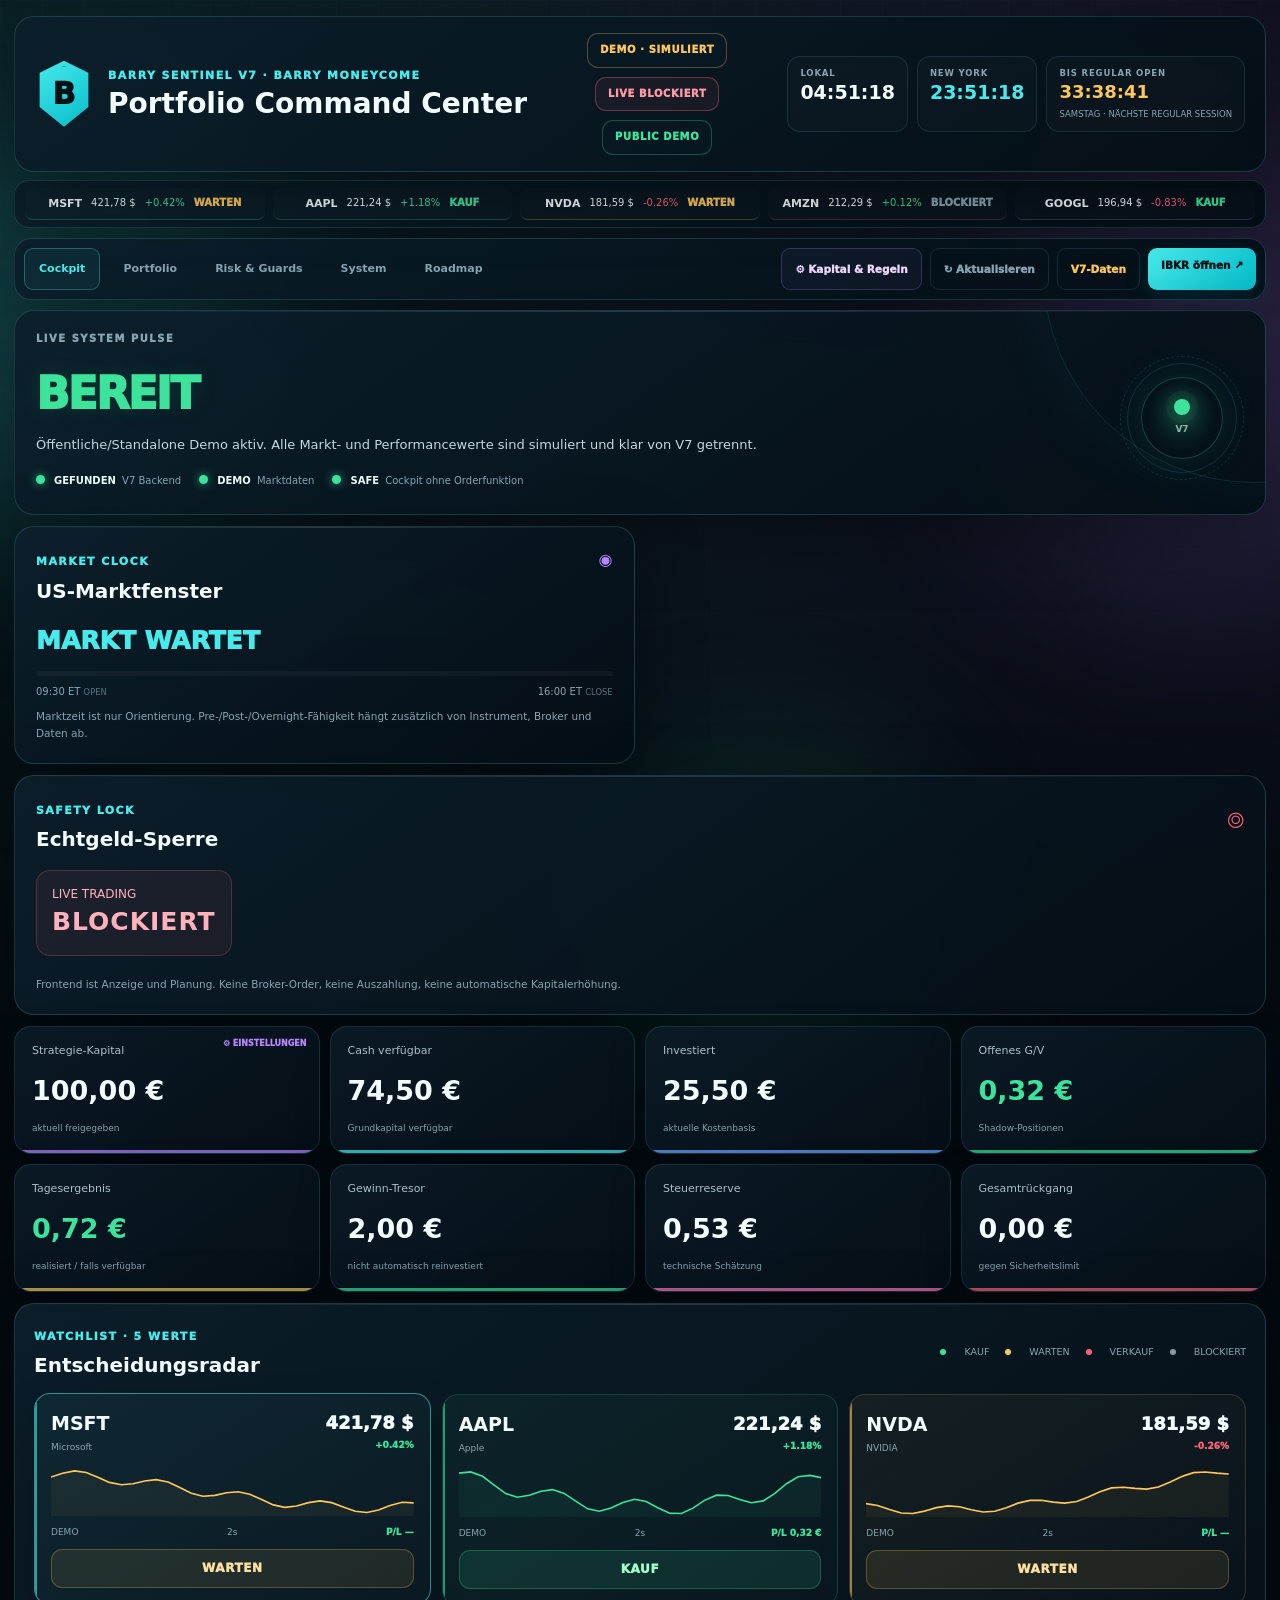
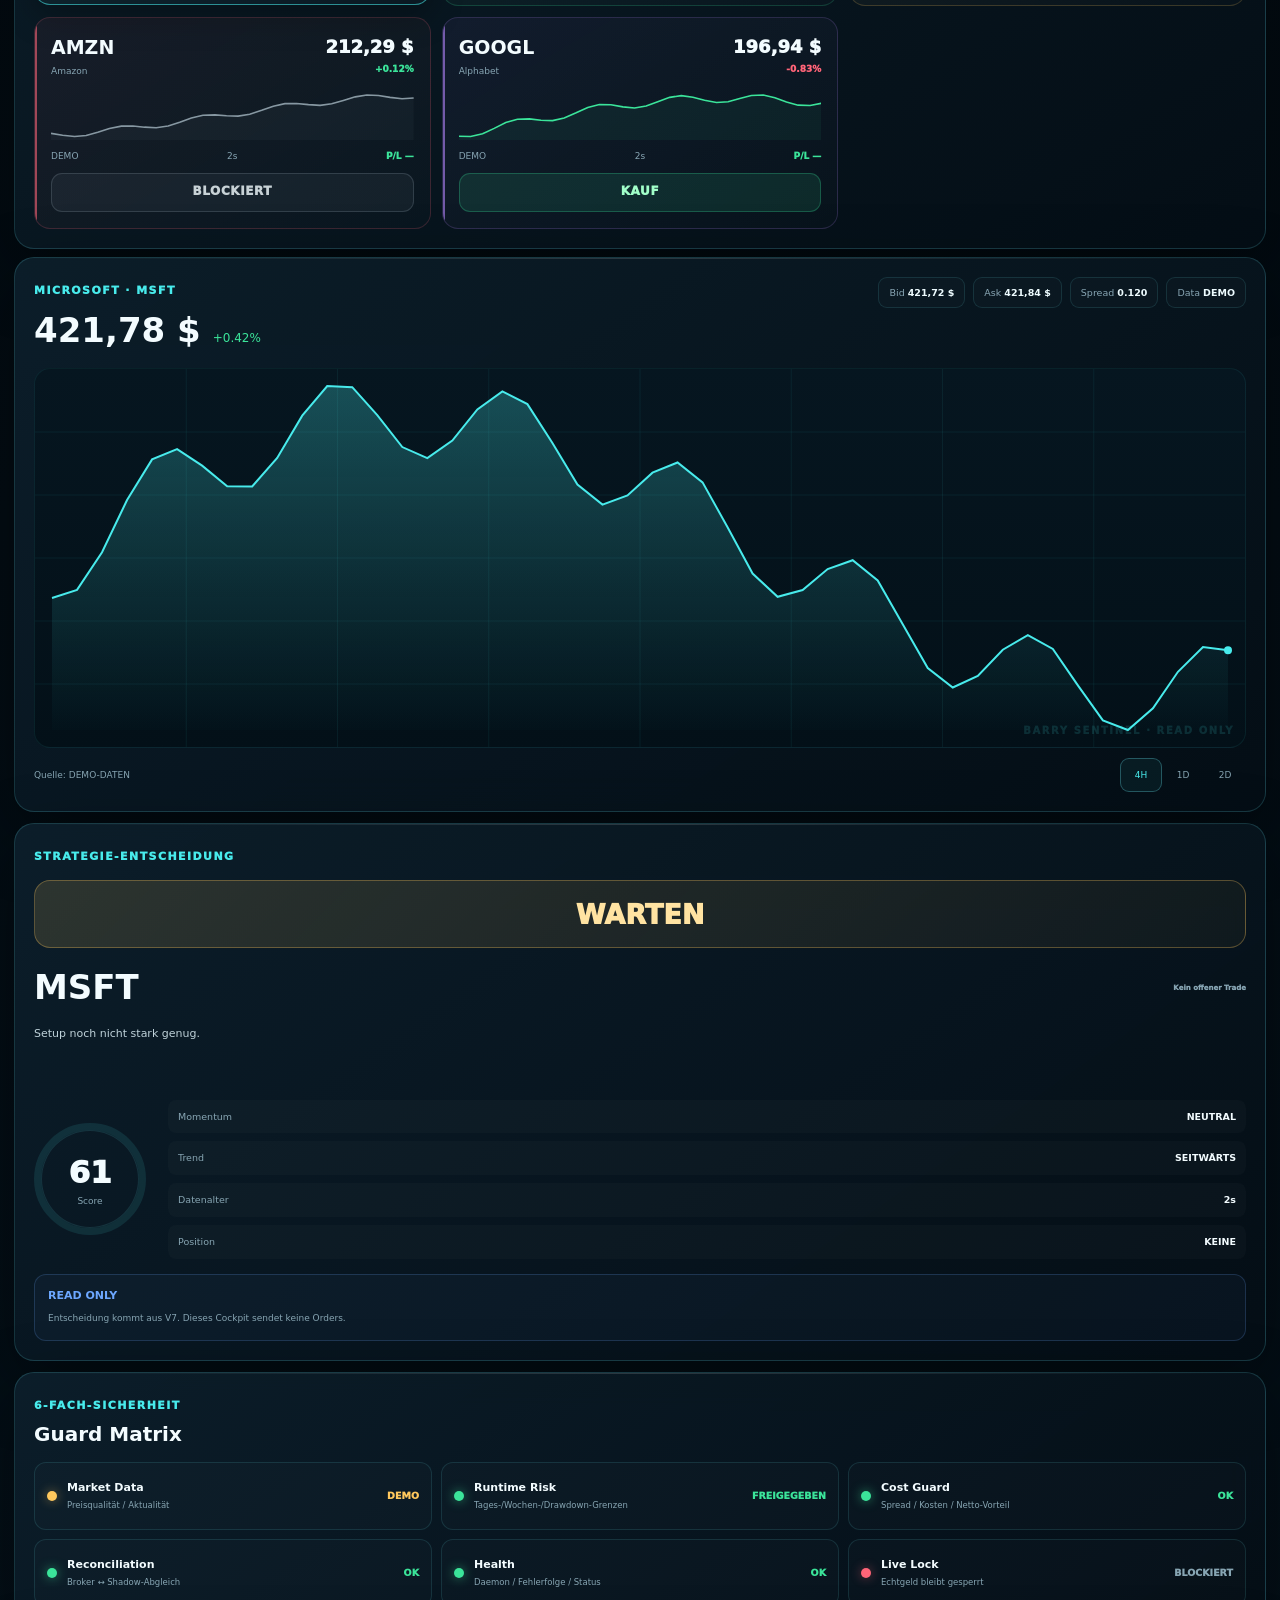
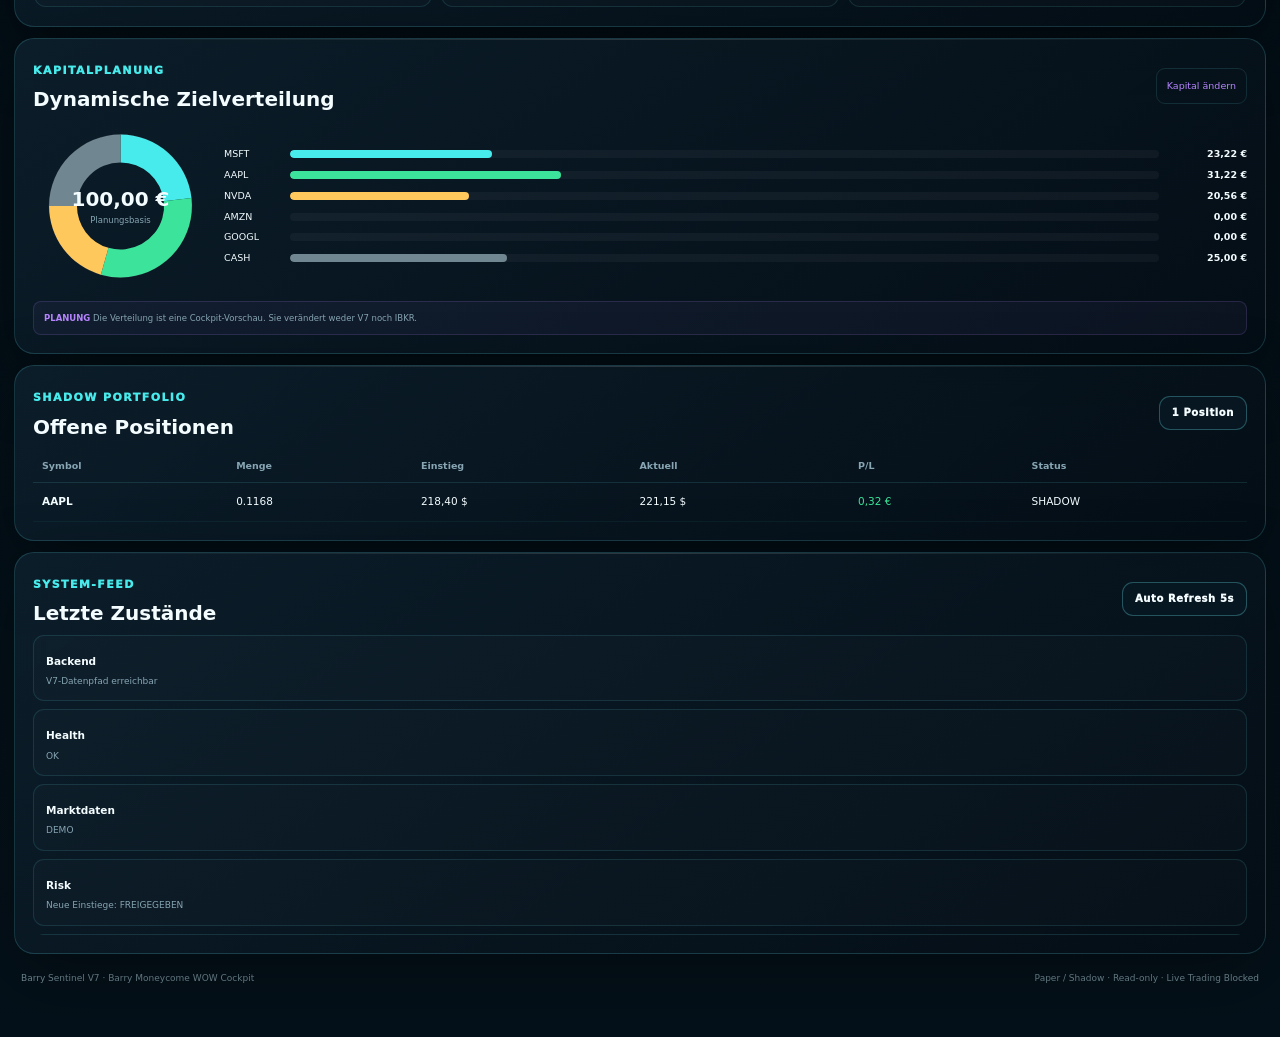
==== barry-moneycome/index.html @ 233dbeb6 "Add files via upload" ====
<!doctype html>
<html lang="de">
<head>
  <meta charset="utf-8">
  <meta name="viewport" content="width=device-width,initial-scale=1,viewport-fit=cover">
  <meta name="color-scheme" content="dark">
  <meta name="theme-color" content="#020a11">
  <title>Barry Sentinel V7 — Barry Moneycome Cockpit · Readable V3</title>
  <link rel="stylesheet" href="assets/app.css">
</head>
<body>
  <div class="bg-grid"></div>
  <div class="ambient a1"></div><div class="ambient a2"></div><div class="ambient a3"></div>

  <main class="shell">
    <header class="topbar glass">
      <div class="brand">
        <div class="mark"><span>B</span></div>
        <div>
          <div class="eyebrow">BARRY SENTINEL V7 · BARRY MONEYCOME</div>
          <h1>Portfolio Command Center</h1>
        </div>
      </div>

      <div class="mode-stack">
        <span class="pill cyan" id="modePill">PAPER / SHADOW</span>
        <span class="pill red">LIVE BLOCKIERT</span>
        <span class="pill" id="backendPill">Backend wird geprüft…</span>
      </div>

      <div class="clock-deck">
        <div class="clock-block"><small>LOKAL</small><b id="localClock">--:--:--</b></div>
        <div class="clock-block ny"><small>NEW YORK</small><b id="nyClock">--:--:--</b></div>
        <div class="session-block"><small id="sessionLabel">US SESSION</small><b id="sessionCountdown">--:--:--</b><span id="sessionState">wird berechnet</span></div>
      </div>
    </header>

    <div class="ticker glass" id="tickerStrip"></div>

    <nav class="nav glass" aria-label="Cockpit Navigation">
      <button class="nav-btn active" data-page="cockpit">Cockpit</button>
      <button class="nav-btn" data-page="portfolio">Portfolio</button>
      <button class="nav-btn" data-page="risk">Risk & Guards</button>
      <button class="nav-btn" data-page="system">System</button>
      <button class="nav-btn" data-page="roadmap">Roadmap</button>
      <div class="nav-spacer"></div>
      <button class="btn settings" id="settingsTop">⚙ Kapital & Regeln</button>
      <button class="btn ghost" id="refreshBtn">↻ Aktualisieren</button>
      <button class="btn demo" id="demoBtn">Demo-Ansicht</button>
      <a class="btn ibkr" href="https://www.interactivebrokers.ie/sso/Login?deepLinkTo=/dashboard" target="_blank" rel="noopener">IBKR öffnen ↗</a>
    </nav>

    <section class="page active" id="page-cockpit">
      <section class="hero-grid">
        <article class="hero card accent-cyan">
          <div class="hero-kicker">LIVE SYSTEM PULSE</div>
          <div class="hero-main">
            <div>
              <div class="hero-state" id="heroState">INITIALISIERT</div>
              <div class="hero-copy" id="heroCopy">Barry Sentinel liest lokale V7-Daten ausschließlich im Read-only-Modus.</div>
              <div class="hero-badges">
                <span><i class="led" id="backendLed"></i><b id="connectionText">LOKAL</b> V7 Backend</span>
                <span><i class="led amber" id="marketLed"></i><b id="marketText">—</b> Marktdaten</span>
                <span><i class="led green"></i><b>SAFE</b> Cockpit ohne Orderfunktion</span>
              </div>
            </div>
            <div class="orb-wrap">
              <div class="orbit o1"></div><div class="orbit o2"></div>
              <div class="system-orb" id="systemOrb"><span></span><b>V7</b></div>
            </div>
          </div>
        </article>

        <article class="session-card card accent-purple">
          <div class="card-title-row"><div><span class="mini-label">MARKET CLOCK</span><h2>US-Marktfenster</h2></div><span class="pulse-icon">◉</span></div>
          <div class="session-big" id="sessionBig">—</div>
          <div class="session-progress"><i id="sessionProgress"></i></div>
          <div class="session-times"><span>09:30 ET <small>OPEN</small></span><span>16:00 ET <small>CLOSE</small></span></div>
          <p id="sessionCopy">Die Uhr läuft unabhängig von den Kursdaten und dient nur zur Orientierung.</p>
        </article>

        <article class="safety card accent-red">
          <div class="card-title-row"><div><span class="mini-label">SAFETY LOCK</span><h2>Echtgeld-Sperre</h2></div><span class="lock-icon">⌾</span></div>
          <div class="live-lock">LIVE TRADING <b>BLOCKIERT</b></div>
          <p>Frontend ist Anzeige und Planung. Keine Broker-Order, keine Auszahlung, keine automatische Kapitalerhöhung.</p>
        </article>
      </section>

      <section class="money-ribbon">
        <article class="money-card capital" id="openSettingsCard"><span>Strategie-Kapital</span><strong id="kpiCapital">—</strong><small>aktuell freigegeben</small><em>⚙ EINSTELLUNGEN</em></article>
        <article class="money-card cash"><span>Cash verfügbar</span><strong id="kpiCash">—</strong><small>Grundkapital verfügbar</small></article>
        <article class="money-card invested"><span>Investiert</span><strong id="kpiInvested">—</strong><small>aktuelle Kostenbasis</small></article>
        <article class="money-card pnl"><span>Offenes G/V</span><strong id="kpiOpenPnl">—</strong><small>Shadow-Positionen</small></article>
        <article class="money-card day"><span>Tagesergebnis</span><strong id="kpiDayPnl">—</strong><small>realisiert / falls verfügbar</small></article>
        <article class="money-card vault"><span>Gewinn-Tresor</span><strong id="kpiVault">—</strong><small>nicht automatisch reinvestiert</small></article>
        <article class="money-card tax"><span>Steuerreserve</span><strong id="kpiTax">—</strong><small>technische Schätzung</small></article>
        <article class="money-card risk"><span>Gesamtrückgang</span><strong id="kpiDrawdown">—</strong><small>gegen Sicherheitslimit</small></article>
      </section>

      <section class="watch card">
        <div class="section-head">
          <div><span class="mini-label">WATCHLIST · 5 WERTE</span><h2>Entscheidungsradar</h2></div>
          <div class="legend"><span class="dot buy"></span>KAUF <span class="dot wait"></span>WARTEN <span class="dot sell"></span>VERKAUF <span class="dot block"></span>BLOCKIERT</div>
        </div>
        <div class="asset-grid" id="assetGrid"></div>
      </section>

      <section class="command-grid">
        <article class="chart-card card accent-blue">
          <div class="chart-head">
            <div><span class="mini-label" id="selectedName">MICROSOFT · MSFT</span><div class="quote-line"><strong id="selectedPrice">—</strong><span id="selectedChange">—</span></div></div>
            <div class="chart-meta"><span>Bid <b id="quoteBid">—</b></span><span>Ask <b id="quoteAsk">—</b></span><span>Spread <b id="quoteSpread">—</b></span><span>Data <b id="quoteType">—</b></span></div>
          </div>
          <div class="chart-wrap"><canvas id="priceChart" width="1200" height="420"></canvas><div class="chart-watermark">BARRY SENTINEL · READ ONLY</div><div class="no-chart" id="noChart">Kein Kursverlauf verfügbar</div></div>
          <div class="timebar"><span id="chartSource">Quelle: V7 Historical</span><div><button class="tf active" data-points="48">4H</button><button class="tf" data-points="96">1D</button><button class="tf" data-points="192">2D</button></div></div>
        </article>

        <article class="decision card accent-amber">
          <span class="mini-label">STRATEGIE-ENTSCHEIDUNG</span>
          <div class="decision-badge wait" id="decisionBadge">WARTEN</div>
          <div class="decision-head"><h2 id="decisionSymbol">MSFT</h2><span class="position-pnl" id="selectedPnl">Kein Trade</span></div>
          <p id="decisionReason">Noch keine aktuelle V7-Entscheidung verfügbar.</p>
          <div class="score-ring-wrap"><div class="score-ring" id="scoreRing"><span id="scoreValue">—</span><small>Score</small></div><div class="decision-facts"><div><span>Momentum</span><b id="factMomentum">—</b></div><div><span>Trend</span><b id="factTrend">—</b></div><div><span>Datenalter</span><b id="factAge">—</b></div><div><span>Position</span><b id="factPosition">—</b></div></div></div>
          <div class="read-only-box"><b>READ ONLY</b><span>Entscheidung kommt aus V7. Dieses Cockpit sendet keine Orders.</span></div>
        </article>

        <article class="guard-panel card accent-green">
          <span class="mini-label">6-FACH-SICHERHEIT</span><h2>Guard Matrix</h2><div id="guardList" class="guard-list"></div>
        </article>
      </section>

      <section class="lower-grid">
        <article class="allocation card accent-purple">
          <div class="section-head compact"><div><span class="mini-label">KAPITALPLANUNG</span><h2>Dynamische Zielverteilung</h2></div><button class="tiny-btn" id="allocationSettings">Kapital ändern</button></div>
          <div class="allocation-body"><div class="donut-wrap"><canvas id="allocationDonut"></canvas><div class="donut-center"><b id="donutCapital">—</b><small>Planungsbasis</small></div></div><div class="allocation-list" id="allocationList"></div></div>
          <div class="planning-note"><b>PLANUNG</b> Die Verteilung ist eine Cockpit-Vorschau. Sie verändert weder V7 noch IBKR.</div>
        </article>

        <article class="positions card accent-cyan">
          <div class="section-head compact"><div><span class="mini-label">SHADOW PORTFOLIO</span><h2>Offene Positionen</h2></div><span class="tiny-pill" id="positionCount">0 Positionen</span></div>
          <div class="table-wrap"><table><thead><tr><th>Symbol</th><th>Menge</th><th>Einstieg</th><th>Aktuell</th><th>P/L</th><th>Status</th></tr></thead><tbody id="positionsBody"></tbody></table></div>
        </article>

        <article class="activity card accent-blue">
          <div class="section-head compact"><div><span class="mini-label">SYSTEM-FEED</span><h2>Letzte Zustände</h2></div><span class="tiny-pill">Auto Refresh 5s</span></div>
          <div class="feed" id="feed"></div>
        </article>
      </section>
    </section>

    <section class="page" id="page-portfolio">
      <section class="page-title card accent-purple"><div><span class="mini-label">PORTFOLIO</span><h2>Kapital, Performance & Shadow-Ledger</h2></div><button class="btn settings" id="settingsPortfolio">⚙ Kapital & Regeln</button></section>
      <div class="performance-grid">
        <article class="card perf-card green"><span>Offenes G/V</span><strong id="portfolioOpenPnl">—</strong><small>laufende Shadow-Positionen</small></article>
        <article class="card perf-card cyan"><span>Tagesergebnis</span><strong id="portfolioDayPnl">—</strong><small>realisiert</small></article>
        <article class="card perf-card purple"><span>Wochen-Ergebnis</span><strong id="portfolioWeekPnl">—</strong><small>realisiert</small></article>
        <article class="card perf-card amber"><span>Gebühren</span><strong id="portfolioFees">—</strong><small>falls im Ledger vorhanden</small></article>
      </div>
      <div class="three-grid">
        <article class="card info-card"><span class="mini-label">KAPITALLOGIK</span><h3>Grundkapital</h3><strong id="portfolioCapital">—</strong><p>Nur freigegebene Strategie-Kapitalbasis. Gewinne bleiben separat.</p></article>
        <article class="card info-card"><span class="mini-label">RESERVE</span><h3>Mindest-Cashreserve</h3><strong id="portfolioReserve">—</strong><p>Dieser Betrag soll nicht für neue Einstiege verplant werden.</p></article>
        <article class="card info-card"><span class="mini-label">KAPAZITÄT</span><h3>Max. offene Positionen</h3><strong id="portfolioMaxPositions">—</strong><p>Gleichzeitig und unabhängig überwachte Positionen.</p></article>
      </div>
      <article class="card full-card"><div class="section-head compact"><div><span class="mini-label">SIGNAL ALLOCATION</span><h2>Watchlist & Gewichtung</h2></div></div><div class="portfolio-list" id="portfolioList"></div></article>
    </section>

    <section class="page" id="page-risk">
      <section class="page-title card accent-red"><div><span class="mini-label">RISK ENGINE</span><h2>Limits & Schutzschichten</h2></div><div><span class="tiny-pill" id="riskOverall">Wird geladen…</span> <button class="btn settings" id="settingsRisk">⚙ Einstellungen</button></div></section>
      <div class="risk-grid">
        <article class="card risk-card"><span>Max. Risiko / Trade</span><strong id="riskPerTrade">—</strong></article>
        <article class="card risk-card"><span>Max. Tagesverlust</span><strong id="riskDay">—</strong></article>
        <article class="card risk-card"><span>Max. Wochenverlust</span><strong id="riskWeek">—</strong></article>
        <article class="card risk-card"><span>Max. Gesamtrückgang</span><strong id="riskDD">—</strong></article>
        <article class="card risk-card"><span>Max. Trades / Tag</span><strong id="riskTrades">—</strong></article>
        <article class="card risk-card"><span>Cooldown</span><strong id="riskCooldown">—</strong></article>
      </div>
      <article class="card full-card"><div class="section-head compact"><div><span class="mini-label">GUARD MATRIX</span><h2>Aktuelle Freigaben</h2></div></div><div class="guard-matrix" id="guardMatrix"></div></article>
      <article class="card full-card"><div class="section-head compact"><div><span class="mini-label">COCKPIT-PLAN</span><h2>Gespeicherte Kapital-/Risikoeinstellungen</h2></div><span class="tiny-pill">lokal im Browser</span></div><div class="settings-summary" id="settingsSummary"></div></article>
    </section>

    <section class="page" id="page-system">
      <section class="page-title card accent-blue"><div><span class="mini-label">SYSTEM</span><h2>Backend, Dateien & Runtime</h2></div><span class="tiny-pill">Read-only Bridge</span></section>
      <div class="system-grid">
        <article class="card system-card"><span>Backend-Pfad</span><code id="backendPath">—</code></article>
        <article class="card system-card"><span>Health</span><strong id="systemHealth">—</strong></article>
        <article class="card system-card"><span>Runtime / Daemon</span><strong id="systemRuntime">—</strong></article>
        <article class="card system-card"><span>Broker Reconciliation</span><strong id="systemRecon">—</strong></article>
        <article class="card system-card"><span>Cost Guard</span><strong id="systemCost">—</strong></article>
        <article class="card system-card"><span>Marktdaten</span><strong id="systemMarket">—</strong></article>
      </div>
      <article class="card full-card"><div class="section-head compact"><div><span class="mini-label">QUELLDATEIEN</span><h2>Zuletzt gelesene V7-Dateien</h2></div></div><div class="file-list" id="sourceFiles"></div></article>
      <article class="card full-card warning-card"><b>Öffentliches GitHub ≠ privates Backend</b><p>Frontend darf separat versioniert werden. V7 data, logs, Konto-Snapshots, Zugangsdaten, Tokens und lokale private Konfiguration gehören nicht in ein öffentliches Repository.</p></article>
    </section>

    <section class="page" id="page-roadmap">
      <section class="page-title card accent-cyan"><div><span class="mini-label">ROADMAP</span><h2>Vom Cockpit bis zur kontrollierten Live-Phase</h2></div><span class="tiny-pill">Keine Gewinngarantie</span></section>
      <div class="roadmap">
        <div class="road done"><span>01</span><div><b>V7 Paper/Shadow-Architektur</b><small>Module, Ledger, Risk, Health, Reconciliation, Cost Guard</small></div></div>
        <div class="road current"><span>02</span><div><b>V7 Cockpit & Bedienung</b><small>Visuelle Oberfläche, echte lokale V7-Daten, Kapitalplanung</small></div></div>
        <div class="road"><span>03</span><div><b>Markt-offener End-to-End-Test</b><small>Vollständiger Readiness-Lauf mit nutzbaren Marktdaten</small></div></div>
        <div class="road"><span>04</span><div><b>Mehrere Paper-Handelstage</b><small>Forward-Test mit realen Marktphasen, Paper-Aktionen und Performance-Auswertung</small></div></div>
        <div class="road"><span>05</span><div><b>Start / Stop / Status / Not-Aus</b><small>Bedienung ohne viele Einzelbefehle; sichere Prozesssteuerung</small></div></div>
        <div class="road"><span>06</span><div><b>Privater VPS / 24×7</b><small>Automatischer Neustart, Health-Checks, private URL und 2FA</small></div></div>
        <div class="road locked"><span>07</span><div><b>Getrennte Live-Prüfung</b><small>Erst nach stabiler Paper-Validierung und ausdrücklicher Freigabe</small></div></div>
      </div>
    </section>

    <footer><span>Barry Sentinel V7 · Barry Moneycome WOW Cockpit</span><span>Paper / Shadow · Read-only · Live Trading Blocked</span></footer>
  </main>

  <div class="modal" id="settingsModal">
    <div class="modal-box">
      <div class="modal-head"><div><span class="mini-label">CONTROL DECK</span><h2>Kapital- & Risikoeinstellungen</h2><p>Diese Werte werden lokal im Cockpit gespeichert. Sie ändern V7/IBKR noch nicht.</p></div><button class="modal-close" id="closeSettings">×</button></div>
      <div class="settings-warning"><b>SICHERHEIT:</b> „Cockpit-Plan speichern“ ist nur Planung/Demo. Eine spätere echte V7-Kapitaländerung braucht eine getrennte, bestätigte Write-Schnittstelle.</div>
      <div class="settings-grid">
        <label><span>Freigegebenes Grundkapital (€)</span><input id="capitalInput" type="number" min="25" max="100000" step="25"></label>
        <label><span>Mindest-Cashreserve (€)</span><input id="reserveInput" type="number" min="0" max="10000" step="5"></label>
        <label><span>Max. Positionen</span><input id="maxPositionsInput" type="number" min="1" max="5" step="1"></label>
        <label><span>Max. Risiko je Position (€)</span><input id="riskTradeInput" type="number" min="0.10" max="1000" step="0.10"></label>
        <label><span>Max. offenes Portfoliorisiko (€)</span><input id="portfolioRiskInput" type="number" min="0.25" max="5000" step="0.25"></label>
        <label><span>Portfolio-Notverkauf ab Verlust (€)</span><input id="portfolioLossInput" type="number" min="0.50" max="5000" step="0.50"></label>
        <label><span>Tagesverlust-Stopp (€)</span><input id="dailyStopInput" type="number" min="0.50" max="5000" step="0.50"></label>
        <label><span>Wochenverlust-Stopp (€)</span><input id="weeklyStopInput" type="number" min="1" max="10000" step="1"></label>
        <label><span>Max. Gesamtrückgang (€)</span><input id="drawdownInput" type="number" min="1" max="100000" step="1"></label>
        <label><span>Max. neue Trades / Tag</span><input id="maxTradesInput" type="number" min="1" max="10" step="1"></label>
        <label><span>Mindestsignal für Kauf (%)</span><input id="minScoreInput" type="number" min="50" max="99" step="1"></label>
        <label><span>Max. Spread (%)</span><input id="maxSpreadInput" type="number" min="0.01" max="3" step="0.01"></label>
        <label><span>Grund-Stop-Loss (%)</span><input id="stopPctInput" type="number" min="0.20" max="10" step="0.10"></label>
        <label><span>Erstes Gewinnziel (%)</span><input id="targetPctInput" type="number" min="0.30" max="20" step="0.10"></label>
        <label><span>Gewinnschutz / Trailing</span><select id="trailingInput"><option value="true">Aktiv</option><option value="false">Inaktiv</option></select></label>
        <label><span>Pause nach Gewinn (Min.)</span><input id="winCooldownInput" type="number" min="0" max="1440" step="5"></label>
        <label><span>Pause nach Verlust (Min.)</span><input id="lossCooldownInput" type="number" min="0" max="1440" step="5"></label>
        <label><span>Steuerreserve-Schätzung (%)</span><input id="taxPctInput" type="number" min="0" max="50" step="0.1"></label>
      </div>
      <div class="modal-actions"><button class="btn ghost" id="resetSettings">Standard 100 €</button><button class="btn disabled" disabled title="Wird erst in einer getrennten sicheren Backend-Phase freigeschaltet">V7 anwenden · gesperrt</button><button class="btn ibkr" id="saveSettings">Cockpit-Plan speichern</button></div>
    </div>
  </div>

  <div class="toast" id="toast"></div>
  <script src="assets/app.js"></script>
</body>
</html>
---- barry-moneycome/assets/app.css ----
:root{--bg:#02070c;--bg2:#06131d;--panel:rgba(7,20,30,.91);--line:rgba(102,228,238,.13);--line2:rgba(102,228,238,.30);--text:#eefcff;--muted:#87a5b3;--cyan:#48ebec;--cyan2:#03bcc9;--green:#3be49a;--amber:#ffc85d;--red:#ff6478;--blue:#6ca7ff;--purple:#b685ff;--pink:#ff78bb;--shadow:0 22px 68px rgba(0,0,0,.38);--r:18px}
*{box-sizing:border-box}html{scroll-behavior:smooth}body{margin:0;min-height:100vh;overflow-x:hidden;color:var(--text);font-family:Inter,ui-sans-serif,system-ui,-apple-system,"Segoe UI",sans-serif;background:radial-gradient(circle at 8% 0%,rgba(72,235,236,.11),transparent 26%),radial-gradient(circle at 91% 2%,rgba(182,133,255,.10),transparent 25%),linear-gradient(180deg,#02070c,#04111a);font-feature-settings:"tnum" 1}button,a,input,select{font:inherit}.bg-grid{position:fixed;inset:0;pointer-events:none;z-index:-4;background-image:linear-gradient(rgba(72,235,236,.025) 1px,transparent 1px),linear-gradient(90deg,rgba(72,235,236,.025) 1px,transparent 1px);background-size:42px 42px;mask-image:linear-gradient(to bottom,rgba(0,0,0,.8),transparent 75%)}.ambient{position:fixed;border-radius:50%;filter:blur(95px);pointer-events:none;z-index:-3;opacity:.18}.a1{width:420px;height:420px;background:var(--cyan);left:-160px;top:13%}.a2{width:420px;height:420px;background:var(--purple);right:-140px;top:18%}.a3{width:300px;height:300px;background:var(--green);left:48%;bottom:-170px}.shell{width:min(1920px,calc(100% - 24px));margin:auto;padding:12px 0 28px}.glass,.card{border:1px solid var(--line);background:linear-gradient(145deg,rgba(12,31,43,.94),rgba(4,14,22,.96));box-shadow:var(--shadow);backdrop-filter:blur(18px)}.card{border-radius:var(--r);position:relative;overflow:hidden}.card:before{content:"";position:absolute;left:0;right:0;top:0;height:1px;background:linear-gradient(90deg,transparent,rgba(255,255,255,.14),transparent)}.accent-cyan{border-top-color:rgba(72,235,236,.45)}.accent-purple{border-top-color:rgba(182,133,255,.48)}.accent-red{border-top-color:rgba(255,100,120,.45)}.accent-blue{border-top-color:rgba(108,167,255,.5)}.accent-amber{border-top-color:rgba(255,200,93,.5)}.accent-green{border-top-color:rgba(59,228,154,.5)}
.topbar{min-height:78px;border-radius:20px;padding:10px 14px;display:flex;align-items:center;gap:18px;position:sticky;top:7px;z-index:40}.brand{display:flex;align-items:center;gap:12px;min-width:340px}.mark{width:48px;height:54px;display:grid;place-items:center;clip-path:polygon(50% 0,92% 18%,92% 70%,50% 100%,8% 70%,8% 18%);background:linear-gradient(145deg,var(--cyan),var(--cyan2));color:#021114;font-weight:1000;font-size:25px;box-shadow:0 0 35px rgba(72,235,236,.3);position:relative}.mark:after{content:"";position:absolute;inset:5px;clip-path:inherit;border:1px solid rgba(0,0,0,.3)}.eyebrow,.mini-label{color:var(--cyan);font-size:8px;font-weight:950;letter-spacing:.15em}.brand h1{font-size:20px;line-height:1.1;margin:4px 0 0}.mode-stack{display:flex;gap:6px;flex-wrap:wrap;justify-content:center;flex:1}.pill,.tiny-pill{border:1px solid var(--line2);background:rgba(8,25,36,.76);border-radius:9px;padding:7px 9px;font-size:7.5px;font-weight:950;letter-spacing:.06em}.pill.cyan{color:var(--cyan)}.pill.red{color:#ff9aa7;border-color:rgba(255,100,120,.36);background:rgba(255,100,120,.07)}.pill.ok{color:var(--green);border-color:rgba(59,228,154,.28)}.pill.warn{color:var(--amber);border-color:rgba(255,200,93,.3)}.clock-deck{display:flex;align-items:stretch;gap:6px}.clock-block,.session-block{padding:7px 9px;border:1px solid var(--line);border-radius:10px;background:rgba(255,255,255,.018);min-width:83px}.clock-block small,.session-block small{display:block;color:var(--muted);font-size:6.5px;font-weight:900;letter-spacing:.1em}.clock-block b{font-size:14px}.clock-block.ny b{color:var(--cyan)}.session-block{min-width:128px}.session-block b{display:block;font-size:13px;color:var(--amber)}.session-block span{display:block;font-size:6.5px;color:var(--muted);margin-top:1px}
.ticker{margin:8px 0;border-radius:12px;min-height:33px;padding:5px 9px;display:grid;grid-template-columns:repeat(5,1fr);gap:6px}.ticker-item{display:flex;justify-content:center;align-items:center;gap:7px;padding:4px 7px;border-radius:8px;background:rgba(255,255,255,.015);font-size:7px}.ticker-item b{font-size:8px}.ticker-item .sig{font-weight:950}.ticker-item.msft{border-bottom:1px solid rgba(72,235,236,.25)}.ticker-item.aapl{border-bottom:1px solid rgba(59,228,154,.25)}.ticker-item.nvda{border-bottom:1px solid rgba(255,200,93,.25)}.ticker-item.amzn{border-bottom:1px solid rgba(255,100,120,.25)}.ticker-item.googl{border-bottom:1px solid rgba(182,133,255,.25)}
.nav{display:flex;align-items:center;gap:5px;margin:8px 0;border-radius:15px;padding:6px}.nav-btn,.btn,.tf,.tiny-btn{border:1px solid transparent;border-radius:9px;background:transparent;color:var(--muted);cursor:pointer;transition:.18s}.nav-btn{padding:8px 11px;font-size:8px;font-weight:900}.nav-btn:hover,.nav-btn.active{color:var(--cyan);border-color:var(--line2);background:rgba(72,235,236,.06)}.nav-spacer{flex:1}.btn{padding:8px 10px;font-size:7.5px;font-weight:950;border-color:var(--line);text-decoration:none}.btn:hover,.tiny-btn:hover{border-color:rgba(72,235,236,.45);transform:translateY(-1px)}.btn.settings{color:#f0d7ff;border-color:rgba(182,133,255,.25);background:rgba(182,133,255,.05)}.btn.demo{color:var(--amber)}.btn.ibkr{color:#051519;background:linear-gradient(135deg,var(--cyan),var(--cyan2));border:0;box-shadow:0 8px 24px rgba(3,188,201,.15)}.btn.disabled{opacity:.45;cursor:not-allowed}.page{display:none}.page.active{display:block}
.hero-grid{display:grid;grid-template-columns:minmax(0,1.55fr) minmax(230px,.48fr) minmax(230px,.45fr);gap:8px}.hero{min-height:163px;padding:15px}.hero:after{content:"";position:absolute;width:420px;height:420px;border-radius:50%;right:-200px;top:-250px;border:1px solid rgba(72,235,236,.12);box-shadow:0 0 80px rgba(72,235,236,.05)}.hero-kicker{font-size:7px;color:var(--muted);font-weight:950;letter-spacing:.15em}.hero-main{display:flex;justify-content:space-between;align-items:center;gap:12px}.hero-state{font-size:32px;font-weight:1000;letter-spacing:-.045em;margin:10px 0 5px;color:var(--green);text-shadow:0 0 25px rgba(59,228,154,.12)}.hero-state.warn{color:var(--amber)}.hero-state.bad{color:var(--red)}.hero-copy{max-width:760px;color:#c3d8df;font-size:9px;line-height:1.5}.hero-badges{display:flex;gap:13px;flex-wrap:wrap;margin-top:14px;color:var(--muted);font-size:7px}.hero-badges b{color:var(--text);margin:0 3px}.led{width:7px;height:7px;border-radius:50%;display:inline-block;background:#8297a0;margin-right:4px}.led.green,.led.ok{background:var(--green);box-shadow:0 0 10px rgba(59,228,154,.7)}.led.amber,.led.warn{background:var(--amber);box-shadow:0 0 10px rgba(255,200,93,.55)}.led.bad{background:var(--red);box-shadow:0 0 10px rgba(255,100,120,.55)}.orb-wrap{width:104px;height:104px;position:relative;display:grid;place-items:center}.system-orb{width:68px;height:68px;border-radius:50%;display:grid;place-items:center;align-content:center;border:1px solid rgba(59,228,154,.25);background:radial-gradient(circle,rgba(59,228,154,.14),rgba(4,17,25,.4) 62%);box-shadow:0 0 42px rgba(59,228,154,.11)}.system-orb span{width:13px;height:13px;border-radius:50%;background:var(--green);box-shadow:0 0 0 8px rgba(59,228,154,.06),0 0 26px rgba(59,228,154,.8);animation:pulse 2.4s infinite}.system-orb b{font-size:7px;margin-top:7px;color:#8fb7a4}.orbit{position:absolute;border-radius:50%;border:1px solid rgba(72,235,236,.13);animation:spin 13s linear infinite}.o1{width:92px;height:92px}.o2{width:104px;height:104px;border-style:dashed;animation-direction:reverse;animation-duration:20s}.session-card,.safety{padding:14px;min-height:163px}.card-title-row,.section-head,.chart-head{display:flex;justify-content:space-between;align-items:flex-start;gap:8px}.card-title-row h2,.section-head h2,.page-title h2,.guard-panel h2{font-size:14px;margin:4px 0 0}.pulse-icon{color:var(--purple);animation:pulse 1.5s infinite}.session-big{font-size:18px;font-weight:1000;margin:12px 0 8px;color:var(--cyan)}.session-progress{height:5px;background:rgba(255,255,255,.04);border-radius:99px;overflow:hidden}.session-progress i{display:block;height:100%;width:0;background:linear-gradient(90deg,var(--purple),var(--cyan));transition:.5s}.session-times{display:flex;justify-content:space-between;color:var(--muted);font-size:7px;margin-top:6px}.session-times small{color:#597481}.session-card p,.safety p{margin:9px 0 0;color:var(--muted);font-size:7px;line-height:1.45}.lock-icon{font-size:24px;color:var(--red)}.live-lock{margin:12px 0 8px;border-radius:11px;padding:11px;border:1px solid rgba(255,100,120,.24);background:rgba(255,100,120,.07);font-size:9px;color:#ffb1bc}.live-lock b{display:block;font-size:18px;letter-spacing:.04em}
.money-ribbon{display:grid;grid-template-columns:repeat(8,minmax(110px,1fr));gap:7px;margin:8px 0}.money-card{min-height:83px;border-radius:14px;padding:10px 11px;border:1px solid var(--line);background:linear-gradient(145deg,rgba(11,27,39,.92),rgba(5,15,23,.96));position:relative;overflow:hidden;box-shadow:0 12px 35px rgba(0,0,0,.22);cursor:default}.money-card:after{content:"";position:absolute;left:0;right:0;bottom:0;height:3px;background:var(--accent,#5a7682);opacity:.7}.money-card span{display:block;color:var(--muted);font-size:7px}.money-card strong{display:block;font-size:17px;margin:8px 0 2px}.money-card small{font-size:6.5px;color:#688592}.money-card em{position:absolute;right:8px;top:8px;font-style:normal;color:var(--purple);font-size:5.5px;font-weight:950}.money-card.capital{--accent:var(--purple);cursor:pointer}.money-card.cash{--accent:var(--cyan)}.money-card.invested{--accent:var(--blue)}.money-card.pnl{--accent:var(--green)}.money-card.day{--accent:var(--amber)}.money-card.vault{--accent:var(--green)}.money-card.tax{--accent:var(--pink)}.money-card.risk{--accent:var(--red)}
.watch{padding:12px}.section-head{align-items:center}.legend{display:flex;gap:10px;align-items:center;color:var(--muted);font-size:6.5px}.dot{width:6px;height:6px;border-radius:50%;display:inline-block;margin-right:2px}.dot.buy{background:var(--green)}.dot.wait{background:var(--amber)}.dot.sell{background:var(--red)}.dot.block{background:#8798a2}.asset-grid{display:grid;grid-template-columns:repeat(5,minmax(145px,1fr));gap:7px;margin-top:9px}.asset{--asset:#48ebec;padding:10px;border:1px solid color-mix(in srgb,var(--asset) 18%,transparent);border-radius:13px;background:linear-gradient(150deg,color-mix(in srgb,var(--asset) 6%,transparent),rgba(255,255,255,.012));cursor:pointer;transition:.18s;min-width:0;position:relative;overflow:hidden}.asset:before{content:"";position:absolute;left:0;top:0;bottom:0;width:2px;background:var(--asset);opacity:.6}.asset:hover,.asset.active{border-color:color-mix(in srgb,var(--asset) 55%,transparent);transform:translateY(-1px);box-shadow:0 12px 32px rgba(0,0,0,.27)}.asset.msft{--asset:var(--cyan)}.asset.aapl{--asset:var(--green)}.asset.nvda{--asset:var(--amber)}.asset.amzn{--asset:var(--red)}.asset.googl{--asset:var(--purple)}.asset-top{display:flex;justify-content:space-between;gap:9px}.asset-name b{font-size:12px}.asset-name small{display:block;color:var(--muted);font-size:6.5px;margin-top:1px}.asset-price{text-align:right;font-size:12px;font-weight:950}.asset-change{display:block;font-size:6.5px;margin-top:1px}.spark{height:29px;margin:5px 0}.spark svg{width:100%;height:100%}.asset-meta{display:grid;grid-template-columns:1fr 1fr 1fr;gap:4px;color:var(--muted);font-size:6px;margin-bottom:6px}.asset-meta span:nth-child(2){text-align:center}.asset-meta span:last-child{text-align:right}.asset-pnl{font-weight:950}.signal{height:25px;border-radius:8px;display:grid;place-items:center;font-size:8px;font-weight:1000;letter-spacing:.05em;border:1px solid}.signal.buy{color:#a1ffc9;border-color:rgba(59,228,154,.26);background:rgba(59,228,154,.11)}.signal.wait{color:#ffe0a0;border-color:rgba(255,200,93,.25);background:rgba(255,200,93,.09)}.signal.sell{color:#ffb2bc;border-color:rgba(255,100,120,.27);background:rgba(255,100,120,.09)}.signal.block{color:#c8d2d6;border-color:rgba(135,152,162,.25);background:rgba(135,152,162,.08)}
.command-grid{display:grid;grid-template-columns:minmax(0,1.55fr) minmax(265px,.58fr) minmax(230px,.45fr);gap:8px;margin-top:8px}.chart-card,.decision,.guard-panel{padding:12px}.quote-line{display:flex;align-items:baseline;gap:8px;margin-top:3px}.quote-line strong{font-size:22px}.quote-line span{font-size:8px;color:var(--muted)}.chart-meta{display:flex;gap:5px;flex-wrap:wrap;justify-content:flex-end}.chart-meta span{padding:5px 6px;border:1px solid var(--line);border-radius:7px;color:var(--muted);font-size:6.5px;background:rgba(255,255,255,.015)}.chart-meta b{color:var(--text)}.chart-wrap{height:285px;margin-top:8px;border:1px solid rgba(72,235,236,.08);border-radius:13px;position:relative;overflow:hidden;background:linear-gradient(180deg,#061620,#031018)}.chart-wrap canvas{display:block;width:100%;height:100%}.chart-watermark{position:absolute;right:11px;bottom:9px;font-size:6.5px;font-weight:1000;letter-spacing:.16em;color:rgba(72,235,236,.14)}.no-chart{display:none;position:absolute;inset:0;place-items:center;color:#6d8995;font-size:8px;background:linear-gradient(180deg,rgba(6,22,32,.2),rgba(3,16,24,.7))}.no-chart.show{display:grid}.timebar{display:flex;justify-content:space-between;gap:7px;align-items:center;margin-top:6px;color:var(--muted);font-size:6.5px}.tf{font-size:6.5px;padding:4px 6px}.tf.active{color:var(--cyan);border-color:var(--line2);background:rgba(72,235,236,.06)}.decision-badge{height:50px;border-radius:12px;display:grid;place-items:center;font-size:18px;font-weight:1000;margin:9px 0;border:1px solid}.decision-badge.buy{color:#a4ffca;border-color:rgba(59,228,154,.3);background:linear-gradient(135deg,rgba(59,228,154,.17),rgba(59,228,154,.04))}.decision-badge.wait{color:#ffe3a2;border-color:rgba(255,200,93,.3);background:linear-gradient(135deg,rgba(255,200,93,.14),rgba(255,200,93,.04))}.decision-badge.sell{color:#ffb5bf;border-color:rgba(255,100,120,.3);background:linear-gradient(135deg,rgba(255,100,120,.14),rgba(255,100,120,.04))}.decision-badge.block{color:#d4dde1;border-color:rgba(135,152,162,.3);background:rgba(135,152,162,.08)}.decision-head{display:flex;justify-content:space-between;align-items:center}.decision h2{font-size:23px;margin:1px 0}.position-pnl{font-size:7px;color:var(--muted);font-weight:950}.decision>p{min-height:49px;color:#bfd2da;font-size:7.5px;line-height:1.5}.score-ring-wrap{display:grid;grid-template-columns:86px 1fr;gap:10px;align-items:center}.score-ring{width:82px;height:82px;border-radius:50%;display:grid;place-items:center;align-content:center;border:7px solid rgba(72,235,236,.11);box-shadow:inset 0 0 0 1px var(--line)}.score-ring span{font-size:21px;font-weight:1000}.score-ring small{font-size:6px;color:var(--muted)}.decision-facts{display:grid;gap:5px}.decision-facts div{padding:6px;border-radius:8px;background:rgba(255,255,255,.018);font-size:6.5px}.decision-facts span{color:var(--muted)}.decision-facts b{float:right}.read-only-box{margin-top:10px;padding:9px;border-radius:9px;border:1px solid rgba(108,167,255,.2);background:rgba(108,167,255,.045)}.read-only-box b{display:block;color:var(--blue);font-size:8px}.read-only-box span{font-size:6.5px;color:var(--muted)}.guard-list{display:grid;gap:5px;margin-top:9px}.guard-item{padding:7px;border-radius:9px;border:1px solid var(--line);background:rgba(255,255,255,.015);display:flex;align-items:center;gap:7px}.guard-led{width:8px;height:8px;border-radius:50%;background:#71838c}.guard-led.ok{background:var(--green);box-shadow:0 0 11px rgba(59,228,154,.58)}.guard-led.warn{background:var(--amber);box-shadow:0 0 11px rgba(255,200,93,.45)}.guard-led.bad{background:var(--red);box-shadow:0 0 11px rgba(255,100,120,.45)}.guard-item div{flex:1}.guard-item b{display:block;font-size:7.5px}.guard-item small{display:block;color:var(--muted);font-size:5.7px;margin-top:1px}.guard-item em{font-style:normal;font-size:6.5px;font-weight:950}
.lower-grid{display:grid;grid-template-columns:minmax(290px,.57fr) minmax(0,1.05fr) minmax(285px,.58fr);gap:8px;margin-top:8px}.allocation,.positions,.activity{padding:12px}.compact{margin-bottom:7px}.tiny-btn{padding:5px 7px;border-color:var(--line);font-size:6.5px;color:var(--purple)}.allocation-body{display:grid;grid-template-columns:130px 1fr;gap:10px;align-items:center}.donut-wrap{height:126px;position:relative}.donut-wrap canvas{width:100%;height:100%}.donut-center{position:absolute;inset:0;display:grid;place-items:center;align-content:center;text-align:center;pointer-events:none}.donut-center b{font-size:14px}.donut-center small{font-size:6px;color:var(--muted)}.allocation-list{display:grid;gap:4px}.alloc-row{display:grid;grid-template-columns:42px 1fr 62px;gap:6px;align-items:center;font-size:6.5px}.alloc-row .bar{height:5px;background:rgba(255,255,255,.04);border-radius:99px;overflow:hidden}.alloc-row .bar i{display:block;height:100%;border-radius:99px}.alloc-row b{text-align:right;font-size:6.5px}.planning-note{margin-top:7px;padding:7px;border-radius:8px;background:rgba(182,133,255,.05);border:1px solid rgba(182,133,255,.16);font-size:6px;color:var(--muted)}.planning-note b{color:var(--purple)}.table-wrap{overflow:auto}table{width:100%;border-collapse:collapse;font-size:7px}th{text-align:left;color:var(--muted);font-weight:850;padding:6px;border-bottom:1px solid var(--line)}td{padding:7px 6px;border-bottom:1px solid rgba(72,235,236,.055)}.empty{text-align:center;color:var(--muted);padding:20px}.feed{display:grid;gap:5px;max-height:193px;overflow:auto}.feed-item{padding:7px;border:1px solid var(--line);border-radius:9px;background:rgba(255,255,255,.015)}.feed-item b{font-size:7.5px}.feed-item small{display:block;color:var(--muted);font-size:6.3px;margin-top:2px;line-height:1.35}
.page-title{padding:14px;display:flex;justify-content:space-between;align-items:center;margin-bottom:8px}.performance-grid,.three-grid,.risk-grid,.system-grid{display:grid;gap:8px}.performance-grid{grid-template-columns:repeat(4,1fr)}.three-grid{grid-template-columns:repeat(3,1fr);margin-top:8px}.risk-grid{grid-template-columns:repeat(6,1fr)}.system-grid{grid-template-columns:repeat(3,1fr)}.perf-card,.info-card,.risk-card,.system-card{padding:14px}.perf-card{border-bottom:3px solid var(--a)}.perf-card.green{--a:var(--green)}.perf-card.cyan{--a:var(--cyan)}.perf-card.purple{--a:var(--purple)}.perf-card.amber{--a:var(--amber)}.perf-card span,.risk-card span,.system-card span{display:block;color:var(--muted);font-size:7px;margin-bottom:7px}.perf-card strong,.info-card strong,.risk-card strong,.system-card strong{display:block;font-size:22px}.perf-card small,.info-card p{font-size:7px;color:var(--muted)}.info-card h3{font-size:10px;color:var(--muted);margin:7px 0 4px}.info-card p{line-height:1.5}.system-card code{display:block;font-size:7px;white-space:normal;word-break:break-all;color:#cbe9ef}.full-card{padding:14px;margin-top:8px}.portfolio-list,.guard-matrix,.file-list{display:grid;gap:6px}.portfolio-row,.matrix-row,.file-row{display:grid;grid-template-columns:85px 1fr 125px;gap:9px;align-items:center;padding:9px;border:1px solid var(--line);border-radius:9px;background:rgba(255,255,255,.015);font-size:7px}.portfolio-row b,.matrix-row b{font-size:9px}.bar{height:6px;background:rgba(255,255,255,.04);border-radius:99px;overflow:hidden}.bar i{display:block;height:100%;width:0;background:linear-gradient(90deg,var(--cyan2),var(--cyan));border-radius:99px}.file-row{grid-template-columns:150px 1fr 90px}.file-row code{font-size:6.3px;color:#b8d0d8;word-break:break-all}.warning-card{border-color:rgba(255,200,93,.21);background:linear-gradient(145deg,rgba(255,200,93,.05),rgba(5,16,24,.94))}.warning-card b{color:var(--amber)}.warning-card p{font-size:7px;color:#c4d4da;line-height:1.5}.settings-summary{display:grid;grid-template-columns:repeat(6,1fr);gap:6px}.summary-chip{padding:9px;border:1px solid var(--line);border-radius:9px;background:rgba(255,255,255,.015)}.summary-chip span{display:block;color:var(--muted);font-size:6px}.summary-chip b{font-size:9px}.roadmap{display:grid;gap:7px}.road{display:grid;grid-template-columns:48px 1fr;gap:10px;align-items:center;padding:13px;border-radius:12px;border:1px solid var(--line);background:rgba(255,255,255,.015)}.road>span{width:38px;height:38px;border-radius:50%;display:grid;place-items:center;font-size:9px;font-weight:1000;border:1px solid var(--line2);color:var(--muted)}.road b{display:block;font-size:10px}.road small{display:block;color:var(--muted);font-size:7px;margin-top:2px}.road.done>span{color:#071611;background:var(--green);border-color:transparent}.road.current{border-color:rgba(72,235,236,.33);background:rgba(72,235,236,.04)}.road.current>span{color:#031316;background:var(--cyan);border-color:transparent}.road.locked{opacity:.7}.road.locked>span{color:#ffb5bf;border-color:rgba(255,100,120,.3)}footer{display:flex;justify-content:space-between;gap:20px;color:#55717e;font-size:6.5px;padding:14px 5px}
.modal{position:fixed;inset:0;z-index:100;display:none;place-items:center;padding:18px;background:rgba(0,5,9,.77);backdrop-filter:blur(12px)}.modal.open{display:grid}.modal-box{width:min(1050px,96vw);max-height:92vh;overflow:auto;border:1px solid rgba(182,133,255,.3);border-radius:20px;background:linear-gradient(145deg,#0b1c29,#051019);box-shadow:0 34px 100px rgba(0,0,0,.6);padding:18px}.modal-head{display:flex;justify-content:space-between;gap:12px}.modal-head h2{font-size:22px;margin:4px 0}.modal-head p{font-size:8px;color:var(--muted);margin:3px 0}.modal-close{width:38px;height:38px;border-radius:12px;border:1px solid var(--line);background:rgba(255,255,255,.02);color:var(--text);font-size:20px;cursor:pointer}.settings-warning{margin:12px 0;padding:10px;border-radius:10px;border:1px solid rgba(255,200,93,.24);background:rgba(255,200,93,.06);font-size:7px;color:#c7d4d9}.settings-warning b{color:var(--amber)}.settings-grid{display:grid;grid-template-columns:repeat(3,1fr);gap:8px}.settings-grid label{padding:9px;border:1px solid var(--line);border-radius:10px;background:rgba(255,255,255,.015)}.settings-grid label span{display:block;color:var(--muted);font-size:6.5px;margin-bottom:5px}.settings-grid input,.settings-grid select{width:100%;border:1px solid rgba(72,235,236,.14);border-radius:8px;background:#061620;color:var(--text);padding:8px;outline:none;font-size:9px}.settings-grid input:focus,.settings-grid select:focus{border-color:rgba(72,235,236,.48);box-shadow:0 0 0 3px rgba(72,235,236,.05)}.modal-actions{display:flex;justify-content:flex-end;gap:7px;margin-top:12px}.toast{position:fixed;right:16px;bottom:16px;z-index:120;opacity:0;transform:translateY(10px);transition:.2s;padding:10px 12px;border-radius:9px;border:1px solid var(--line2);background:#071923;color:var(--text);font-size:7px;pointer-events:none}.toast.show{opacity:1;transform:none}.good{color:var(--green)!important}.warn-text{color:var(--amber)!important}.bad-text{color:var(--red)!important}.muted{color:var(--muted)!important}
@keyframes pulse{0%,100%{transform:scale(.92);opacity:.72}50%{transform:scale(1.08);opacity:1}}@keyframes spin{to{transform:rotate(360deg)}}
@media(max-width:1500px){.money-ribbon{grid-template-columns:repeat(4,1fr)}.hero-grid{grid-template-columns:minmax(0,1.4fr) minmax(220px,.5fr)}.safety{grid-column:1/-1;min-height:auto}.safety .live-lock{display:inline-block;margin-right:10px}.command-grid{grid-template-columns:minmax(0,1.5fr) minmax(260px,.6fr)}.guard-panel{grid-column:1/-1}.guard-list{grid-template-columns:repeat(6,1fr)}.lower-grid{grid-template-columns:minmax(270px,.65fr) minmax(0,1.35fr)}.activity{grid-column:1/-1}.risk-grid{grid-template-columns:repeat(3,1fr)}.settings-summary{grid-template-columns:repeat(3,1fr)}}
@media(max-width:1050px){.topbar{position:relative;top:auto;flex-wrap:wrap}.brand{min-width:0}.mode-stack{order:3;width:100%;justify-content:flex-start}.clock-deck{margin-left:auto}.nav{overflow:auto}.nav-btn,.btn{white-space:nowrap}.hero-grid,.command-grid,.lower-grid{grid-template-columns:1fr}.asset-grid{grid-template-columns:repeat(2,1fr)}.money-ribbon{grid-template-columns:repeat(2,1fr)}.guard-list{grid-template-columns:repeat(2,1fr)}.three-grid,.system-grid,.performance-grid{grid-template-columns:1fr 1fr}.risk-grid{grid-template-columns:repeat(2,1fr)}.settings-grid{grid-template-columns:repeat(2,1fr)}.ticker{grid-template-columns:repeat(2,1fr)}.allocation-body{grid-template-columns:130px 1fr}}
@media(max-width:620px){.shell{width:calc(100% - 12px)}.brand h1{font-size:16px}.mark{width:39px;height:45px}.clock-deck{width:100%;overflow:auto}.asset-grid{grid-template-columns:1fr}.money-ribbon,.risk-grid,.performance-grid,.three-grid,.system-grid,.settings-grid,.settings-summary{grid-template-columns:1fr 1fr}.guard-list{grid-template-columns:1fr}.chart-meta{justify-content:flex-start}.legend{display:none}.hero-state{font-size:27px}.ticker{grid-template-columns:1fr}.portfolio-row,.matrix-row,.file-row{grid-template-columns:1fr}.page-title{align-items:flex-start;gap:8px;flex-direction:column}.allocation-body{grid-template-columns:1fr}.donut-wrap{width:160px;margin:auto}.modal-actions{flex-wrap:wrap}.modal-actions .btn{flex:1}.mode-stack{display:none}}


/* ======================================================================
   BARRY SENTINEL V7 — READABILITY / MOBILE PASS V3
   Ziele:
   - deutlich größere Schrift auf Desktop
   - weniger optische Verdichtung
   - keine überlagernde Sticky-Kopfzeile
   - komfortable Touch-Ziele
   - echte Smartphone-Ansicht statt verkleinerter Desktop-Seite
   ====================================================================== */

:root{
  --readable-text:#f3fcff;
  --readable-muted:#a8c0ca;
  --readable-soft:#83a2ae;
}

/* Grundlesbarkeit */
body{
  color:var(--readable-text);
  line-height:1.45;
  text-rendering:optimizeLegibility;
  -webkit-font-smoothing:antialiased;
}
.shell{
  width:min(1660px,calc(100% - 32px));
  padding:16px 0 34px;
}
.glass,.card{
  border-color:rgba(102,228,238,.18);
}
.card{
  border-radius:20px;
}

/* Kopfbereich: nicht mehr über Inhalte legen */
.topbar{
  position:relative;
  top:auto;
  min-height:96px;
  padding:16px 20px;
  gap:22px;
}
.brand{min-width:390px;gap:15px}
.mark{width:58px;height:66px;font-size:30px}
.eyebrow,.mini-label{
  font-size:11px;
  letter-spacing:.13em;
}
.brand h1{
  font-size:28px;
  margin-top:5px;
}
.mode-stack{gap:9px}
.pill,.tiny-pill{
  padding:9px 12px;
  font-size:10px;
  border-radius:11px;
}
.clock-deck{gap:9px}
.clock-block,.session-block{
  padding:10px 12px;
  min-width:104px;
  border-radius:13px;
}
.clock-block small,.session-block small{font-size:8.5px}
.clock-block b{font-size:19px}
.session-block{min-width:180px}
.session-block b{font-size:18px}
.session-block span{font-size:8.5px;margin-top:3px}

/* Ticker */
.ticker{
  min-height:45px;
  padding:7px 10px;
  gap:8px;
  border-radius:15px;
}
.ticker-item{
  gap:9px;
  padding:8px 9px;
  font-size:10px;
}
.ticker-item b{font-size:11px}

/* Navigation / Bedienung */
.nav{
  gap:8px;
  padding:9px;
  margin:10px 0;
  border-radius:17px;
}
.nav-btn{
  min-height:42px;
  padding:10px 14px;
  font-size:11px;
}
.btn{
  min-height:42px;
  padding:10px 13px;
  font-size:10.5px;
}
.tiny-btn{
  min-height:36px;
  padding:8px 10px;
  font-size:9.5px;
}

/* Hero */
.hero-grid{
  gap:11px;
  grid-template-columns:minmax(0,1.45fr) minmax(270px,.50fr) minmax(270px,.48fr);
}
.hero,.session-card,.safety{
  min-height:205px;
  padding:21px;
}
.hero-kicker{font-size:10px}
.hero-state{
  font-size:44px;
  margin:15px 0 8px;
}
.hero-copy{
  max-width:820px;
  font-size:13px;
  line-height:1.65;
}
.hero-badges{
  gap:18px;
  margin-top:19px;
  font-size:10px;
}
.led{width:9px;height:9px;margin-right:6px}
.orb-wrap{width:124px;height:124px}
.system-orb{width:82px;height:82px}
.system-orb span{width:16px;height:16px}
.system-orb b{font-size:9px;margin-top:8px}
.o1{width:110px;height:110px}
.o2{width:124px;height:124px}

.card-title-row h2,.section-head h2,.page-title h2,.guard-panel h2{
  font-size:20px;
  margin-top:5px;
}
.session-big{
  font-size:25px;
  margin:17px 0 12px;
}
.session-times{font-size:10px;margin-top:9px}
.session-card p,.safety p{
  font-size:10.5px;
  line-height:1.6;
}
.lock-icon{font-size:29px}
.live-lock{
  margin:16px 0 11px;
  padding:15px;
  font-size:12px;
  border-radius:14px;
}
.live-lock b{font-size:25px}

/* Geldkarten: die wichtigsten Zahlen deutlich größer */
.money-ribbon{
  grid-template-columns:repeat(4,minmax(190px,1fr));
  gap:10px;
  margin:11px 0;
}
.money-card{
  min-height:116px;
  padding:16px 17px;
  border-radius:17px;
}
.money-card span{
  font-size:11px;
  color:var(--readable-muted);
}
.money-card strong{
  font-size:27px;
  margin:12px 0 4px;
}
.money-card small{
  font-size:9px;
  color:var(--readable-soft);
}
.money-card em{
  right:12px;
  top:11px;
  font-size:8px;
}

/* Watchlist */
.watch{padding:19px}
.legend{
  gap:16px;
  font-size:9.5px;
}
.asset-grid{gap:11px;margin-top:14px}
.asset{
  padding:16px;
  border-radius:16px;
  min-height:180px;
}
.asset-name b{font-size:19px}
.asset-name small{font-size:9px;margin-top:3px}
.asset-price{font-size:18px}
.asset-change{font-size:9px;margin-top:3px}
.spark{height:52px;margin:10px 0}
.asset-meta{
  font-size:9px;
  margin-bottom:10px;
}
.signal{
  height:39px;
  border-radius:11px;
  font-size:12px;
}

/* Chart / Entscheidung */
.command-grid{
  gap:11px;
  grid-template-columns:minmax(0,1.5fr) minmax(330px,.62fr);
}
.chart-card,.decision,.guard-panel{padding:19px}
.quote-line{gap:12px;margin-top:6px}
.quote-line strong{font-size:34px}
.quote-line span{font-size:12px}
.chart-meta{gap:8px}
.chart-meta span{
  padding:8px 10px;
  border-radius:9px;
  font-size:9.5px;
}
.chart-wrap{
  height:380px;
  margin-top:13px;
  border-radius:16px;
}
.chart-watermark{font-size:10px}
.timebar{
  margin-top:10px;
  font-size:9px;
}
.tf{
  min-width:42px;
  min-height:34px;
  padding:7px 10px;
  font-size:9px;
}
.decision-badge{
  height:68px;
  border-radius:16px;
  font-size:27px;
  margin:14px 0;
}
.decision h2{font-size:34px}
.decision>p{
  min-height:64px;
  font-size:11px;
  line-height:1.65;
}
.score-ring-wrap{
  grid-template-columns:118px 1fr;
  gap:16px;
}
.score-ring{
  width:112px;
  height:112px;
}
.score-ring span{font-size:31px}
.score-ring small{font-size:9px}
.decision-facts{gap:8px}
.decision-facts div{
  padding:10px;
  font-size:9.5px;
}
.read-only-box{
  margin-top:15px;
  padding:13px;
  border-radius:12px;
}
.read-only-box b{font-size:11px}
.read-only-box span{font-size:9px}

/* Guard Matrix */
.guard-panel{
  grid-column:1/-1;
}
.guard-list{
  grid-template-columns:repeat(3,1fr);
  gap:9px;
  margin-top:13px;
}
.guard-item{
  min-height:68px;
  padding:11px 12px;
  border-radius:12px;
  gap:10px;
}
.guard-led{width:10px;height:10px}
.guard-item b{font-size:11px}
.guard-item small{
  font-size:8.5px;
  margin-top:3px;
}
.guard-item em{font-size:9.5px}

/* Unterer Bereich */
.lower-grid{
  grid-template-columns:minmax(360px,.62fr) minmax(0,1.38fr);
  gap:11px;
  margin-top:11px;
}
.allocation,.positions,.activity{padding:18px}
.activity{grid-column:1/-1}
.allocation-body{
  grid-template-columns:175px 1fr;
  gap:16px;
}
.donut-wrap{height:170px}
.donut-center b{font-size:20px}
.donut-center small{font-size:8.5px}
.allocation-list{gap:7px}
.alloc-row{
  grid-template-columns:58px 1fr 80px;
  gap:8px;
  font-size:9.5px;
}
.alloc-row .bar{height:8px}
.alloc-row b{font-size:9.5px}
.planning-note{
  margin-top:10px;
  padding:10px;
  font-size:8.5px;
  line-height:1.45;
}

/* Tabellen / Feed */
table{font-size:10.5px}
th{
  padding:10px 9px;
  font-size:9.5px;
}
td{padding:11px 9px}
.empty{padding:28px;font-size:11px}
.feed{
  gap:8px;
  max-height:300px;
}
.feed-item{
  padding:12px;
  border-radius:11px;
}
.feed-item b{font-size:10.5px}
.feed-item small{
  font-size:9px;
  margin-top:4px;
  line-height:1.5;
}

/* Unterseiten */
.page-title{padding:19px;margin-bottom:11px}
.performance-grid,.three-grid,.risk-grid,.system-grid{gap:11px}
.performance-grid{grid-template-columns:repeat(4,1fr)}
.three-grid{gap:11px;margin-top:11px}
.risk-grid{grid-template-columns:repeat(3,1fr)}
.system-grid{grid-template-columns:repeat(3,1fr)}
.perf-card,.info-card,.risk-card,.system-card{padding:18px}
.perf-card span,.risk-card span,.system-card span{
  font-size:10px;
  margin-bottom:9px;
}
.perf-card strong,.info-card strong,.risk-card strong,.system-card strong{
  font-size:29px;
}
.perf-card small,.info-card p{
  font-size:9.5px;
}
.info-card h3{
  font-size:13px;
  margin:9px 0 6px;
}
.info-card p{line-height:1.6}
.system-card code{font-size:9px;line-height:1.55}
.full-card{padding:18px;margin-top:11px}
.portfolio-list,.guard-matrix,.file-list{gap:8px}
.portfolio-row,.matrix-row,.file-row{
  grid-template-columns:110px 1fr 155px;
  gap:12px;
  padding:12px;
  border-radius:11px;
  font-size:10px;
}
.portfolio-row b,.matrix-row b{font-size:12px}
.bar{height:8px}
.file-row{grid-template-columns:190px 1fr 110px}
.file-row code{font-size:8.5px;line-height:1.5}
.warning-card p{font-size:10px;line-height:1.6}
.settings-summary{grid-template-columns:repeat(3,1fr);gap:9px}
.summary-chip{padding:12px}
.summary-chip span{font-size:8.5px}
.summary-chip b{font-size:12px}

/* Roadmap */
.roadmap{gap:10px}
.road{
  grid-template-columns:58px 1fr;
  gap:14px;
  padding:17px;
  border-radius:14px;
}
.road>span{width:46px;height:46px;font-size:11px}
.road b{font-size:13px}
.road small{font-size:9.5px;margin-top:4px}

/* Einstellungen */
.modal{padding:20px}
.modal-box{
  width:min(1100px,96vw);
  padding:24px;
}
.modal-head h2{font-size:27px}
.modal-head p{font-size:10px}
.settings-warning{
  margin:15px 0;
  padding:13px;
  font-size:10px;
  line-height:1.55;
}
.settings-grid{
  grid-template-columns:repeat(3,1fr);
  gap:11px;
}
.settings-grid label{padding:13px}
.settings-grid label span{
  font-size:9px;
  margin-bottom:7px;
}
.settings-grid input,.settings-grid select{
  padding:11px;
  font-size:13px;
}
.modal-actions{gap:9px;margin-top:16px}
.toast{
  padding:13px 15px;
  font-size:10px;
}
footer{
  font-size:9px;
  padding:18px 7px;
  color:#76909b;
}

/* Mittlere Desktop-/Tabletbreite */
@media(max-width:1500px){
  .shell{width:min(1320px,calc(100% - 28px))}
  .hero-grid{grid-template-columns:1fr 1fr}
  .hero{grid-column:1/-1}
  .session-card,.safety{min-height:180px}
  .money-ribbon{grid-template-columns:repeat(4,1fr)}
  .asset-grid{grid-template-columns:repeat(3,1fr)}
  .command-grid{grid-template-columns:1fr}
  .guard-list{grid-template-columns:repeat(3,1fr)}
  .lower-grid{grid-template-columns:1fr}
  .activity{grid-column:auto}
  .performance-grid{grid-template-columns:repeat(2,1fr)}
}

/* Tablet */
@media(max-width:1050px){
  .shell{width:calc(100% - 20px)}
  .topbar{
    flex-wrap:wrap;
    min-height:auto;
    padding:15px;
  }
  .brand{min-width:0;flex:1 1 420px}
  .mode-stack{
    order:3;
    width:100%;
    justify-content:flex-start;
  }
  .clock-deck{
    margin-left:auto;
    max-width:100%;
    overflow-x:auto;
  }
  .nav{
    display:grid;
    grid-template-columns:repeat(5,minmax(105px,1fr));
    overflow:visible;
  }
  .nav-spacer{display:none}
  .nav .btn{
    grid-column:span 1;
  }
  .hero-grid{grid-template-columns:1fr}
  .hero,.session-card,.safety{grid-column:auto}
  .money-ribbon{grid-template-columns:repeat(2,1fr)}
  .asset-grid{grid-template-columns:repeat(2,1fr)}
  .guard-list{grid-template-columns:repeat(2,1fr)}
  .three-grid,.system-grid{grid-template-columns:1fr 1fr}
  .risk-grid{grid-template-columns:repeat(2,1fr)}
  .settings-grid{grid-template-columns:repeat(2,1fr)}
  .ticker{grid-template-columns:repeat(2,1fr)}
  .allocation-body{grid-template-columns:180px 1fr}
}

/* Smartphone */
@media(max-width:680px){
  body{
    background:linear-gradient(180deg,#02070c,#04111a);
  }
  .shell{
    width:100%;
    padding:0 10px 24px;
  }
  .topbar{
    margin-top:8px;
    border-radius:18px;
    padding:14px;
    gap:13px;
  }
  .brand{
    flex:1 1 100%;
    gap:11px;
  }
  .mark{
    width:46px;
    height:52px;
    font-size:24px;
    flex:0 0 auto;
  }
  .eyebrow{font-size:9px}
  .brand h1{
    font-size:21px;
    line-height:1.18;
  }

  .mode-stack{
    display:flex;
    gap:6px;
    overflow-x:auto;
    flex-wrap:nowrap;
    padding-bottom:3px;
  }
  .mode-stack .pill{
    flex:0 0 auto;
    font-size:9px;
    padding:8px 10px;
  }

  .clock-deck{
    width:100%;
    display:grid;
    grid-template-columns:1fr 1fr;
    gap:7px;
    overflow:visible;
  }
  .clock-block,.session-block{
    min-width:0;
    padding:9px 10px;
  }
  .clock-block b{font-size:17px}
  .session-block{
    grid-column:1/-1;
  }
  .session-block b{font-size:17px}

  .ticker{
    display:flex;
    overflow-x:auto;
    scroll-snap-type:x mandatory;
    gap:8px;
    padding:8px;
    scrollbar-width:none;
  }
  .ticker::-webkit-scrollbar{display:none}
  .ticker-item{
    flex:0 0 72%;
    min-height:44px;
    scroll-snap-align:start;
    justify-content:flex-start;
    font-size:10px;
  }
  .ticker-item b{font-size:11px}

  .nav{
    display:grid;
    grid-template-columns:repeat(2,1fr);
    gap:7px;
    padding:8px;
    overflow:visible;
  }
  .nav-btn,.btn{
    width:100%;
    min-height:46px;
    font-size:11px;
    padding:10px 8px;
    white-space:normal;
    text-align:center;
  }
  .nav-spacer{display:none}
  .btn.ibkr{grid-column:1/-1}

  .hero,.session-card,.safety{
    min-height:auto;
    padding:18px;
  }
  .hero-main{
    align-items:flex-start;
  }
  .hero-state{
    font-size:36px;
  }
  .hero-copy{
    font-size:12px;
  }
  .hero-badges{
    font-size:10px;
    gap:10px;
  }
  .orb-wrap{
    width:88px;
    height:88px;
    flex:0 0 88px;
  }
  .o1{width:77px;height:77px}
  .o2{width:88px;height:88px}
  .system-orb{width:60px;height:60px}
  .system-orb b{font-size:8px}

  .money-ribbon{
    grid-template-columns:repeat(2,1fr);
    gap:8px;
  }
  .money-card{
    min-height:112px;
    padding:14px;
  }
  .money-card strong{
    font-size:24px;
  }
  .money-card span{font-size:10px}
  .money-card small{font-size:8.5px}

  .watch{padding:16px}
  .section-head{
    align-items:flex-start;
  }
  .legend{display:none}

  /* Die fünf Werte werden auf dem Handy als horizontale Karten gelesen. */
  .asset-grid{
    display:flex;
    gap:10px;
    overflow-x:auto;
    scroll-snap-type:x mandatory;
    padding:2px 2px 10px;
    scrollbar-width:none;
  }
  .asset-grid::-webkit-scrollbar{display:none}
  .asset{
    flex:0 0 86%;
    min-height:190px;
    scroll-snap-align:center;
  }
  .asset-name b{font-size:21px}
  .asset-price{font-size:20px}
  .spark{height:58px}
  .signal{height:42px;font-size:13px}

  .command-grid{grid-template-columns:1fr}
  .chart-card,.decision,.guard-panel{padding:16px}
  .chart-head{
    flex-direction:column;
  }
  .quote-line strong{font-size:31px}
  .chart-meta{
    width:100%;
    display:grid;
    grid-template-columns:repeat(2,1fr);
  }
  .chart-meta span{
    font-size:10px;
    padding:9px;
  }
  .chart-wrap{
    height:300px;
  }
  .timebar{
    align-items:flex-start;
    gap:10px;
    flex-direction:column;
    font-size:9px;
  }
  .decision-badge{
    height:62px;
    font-size:24px;
  }
  .decision h2{font-size:31px}
  .decision>p{font-size:11.5px}
  .score-ring-wrap{
    grid-template-columns:105px 1fr;
  }
  .score-ring{
    width:100px;
    height:100px;
  }

  .guard-list{grid-template-columns:1fr}
  .guard-item{min-height:64px}

  .lower-grid{grid-template-columns:1fr}
  .allocation-body{grid-template-columns:1fr}
  .donut-wrap{
    width:190px;
    height:190px;
    margin:0 auto;
  }
  .allocation-list{gap:9px}
  .alloc-row{
    grid-template-columns:58px 1fr 72px;
    font-size:10px;
  }
  .alloc-row b{font-size:10px}

  /* Tabellen nicht winzig quetschen: horizontal scrollen. */
  .table-wrap{
    overflow-x:auto;
    -webkit-overflow-scrolling:touch;
  }
  table{
    min-width:680px;
    font-size:11px;
  }
  th{font-size:10px}

  .feed{
    max-height:none;
    overflow:visible;
  }
  .feed-item b{font-size:11px}
  .feed-item small{font-size:9.5px}

  .performance-grid,.three-grid,.risk-grid,.system-grid,.settings-summary{
    grid-template-columns:1fr;
  }
  .perf-card strong,.info-card strong,.risk-card strong,.system-card strong{
    font-size:27px;
  }

  .portfolio-row,.matrix-row,.file-row{
    grid-template-columns:1fr;
    gap:7px;
    font-size:10px;
  }
  .file-row code{font-size:9px}

  .road{
    grid-template-columns:48px 1fr;
    padding:14px;
  }
  .road b{font-size:12px}
  .road small{font-size:9px}

  .modal{
    padding:8px;
    align-items:end;
  }
  .modal-box{
    width:100%;
    max-height:94vh;
    border-radius:20px 20px 12px 12px;
    padding:17px;
  }
  .modal-head h2{font-size:23px}
  .modal-head p{font-size:10px}
  .settings-grid{
    grid-template-columns:1fr;
  }
  .settings-grid label span{font-size:10px}
  /* 16px verhindert automatisches Browser-Zoomen auf iPhones. */
  .settings-grid input,.settings-grid select{
    min-height:48px;
    font-size:16px;
  }
  .modal-actions{
    display:grid;
    grid-template-columns:1fr;
  }
  .modal-actions .btn{
    min-height:48px;
    font-size:11px;
  }

  footer{
    flex-direction:column;
    gap:6px;
    font-size:9px;
    text-align:center;
  }
}

/* Sehr kleine Smartphones */
@media(max-width:390px){
  .shell{padding-left:7px;padding-right:7px}
  .brand h1{font-size:19px}
  .money-ribbon{grid-template-columns:1fr}
  .money-card{min-height:100px}
  .ticker-item{flex-basis:82%}
  .asset{flex-basis:91%}
  .chart-wrap{height:270px}
  .score-ring-wrap{grid-template-columns:1fr}
  .score-ring{margin:0 auto}
}
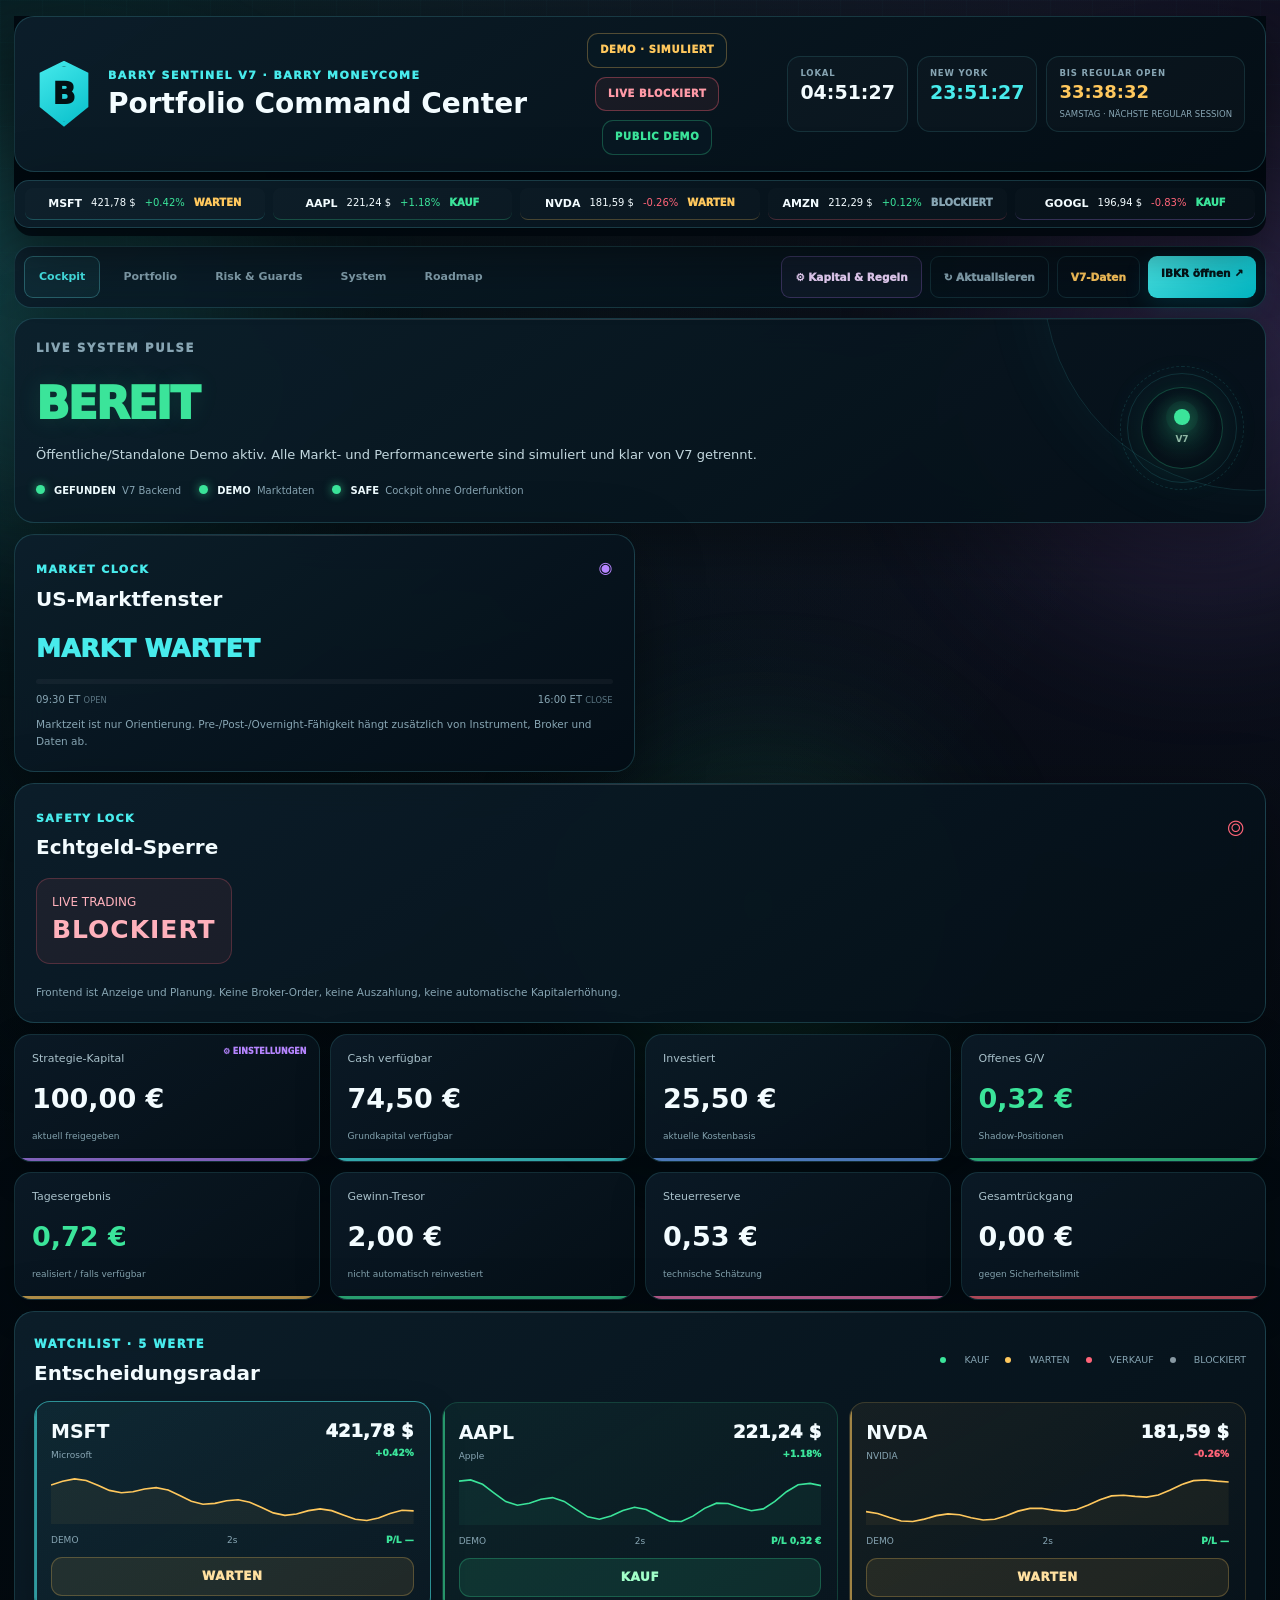
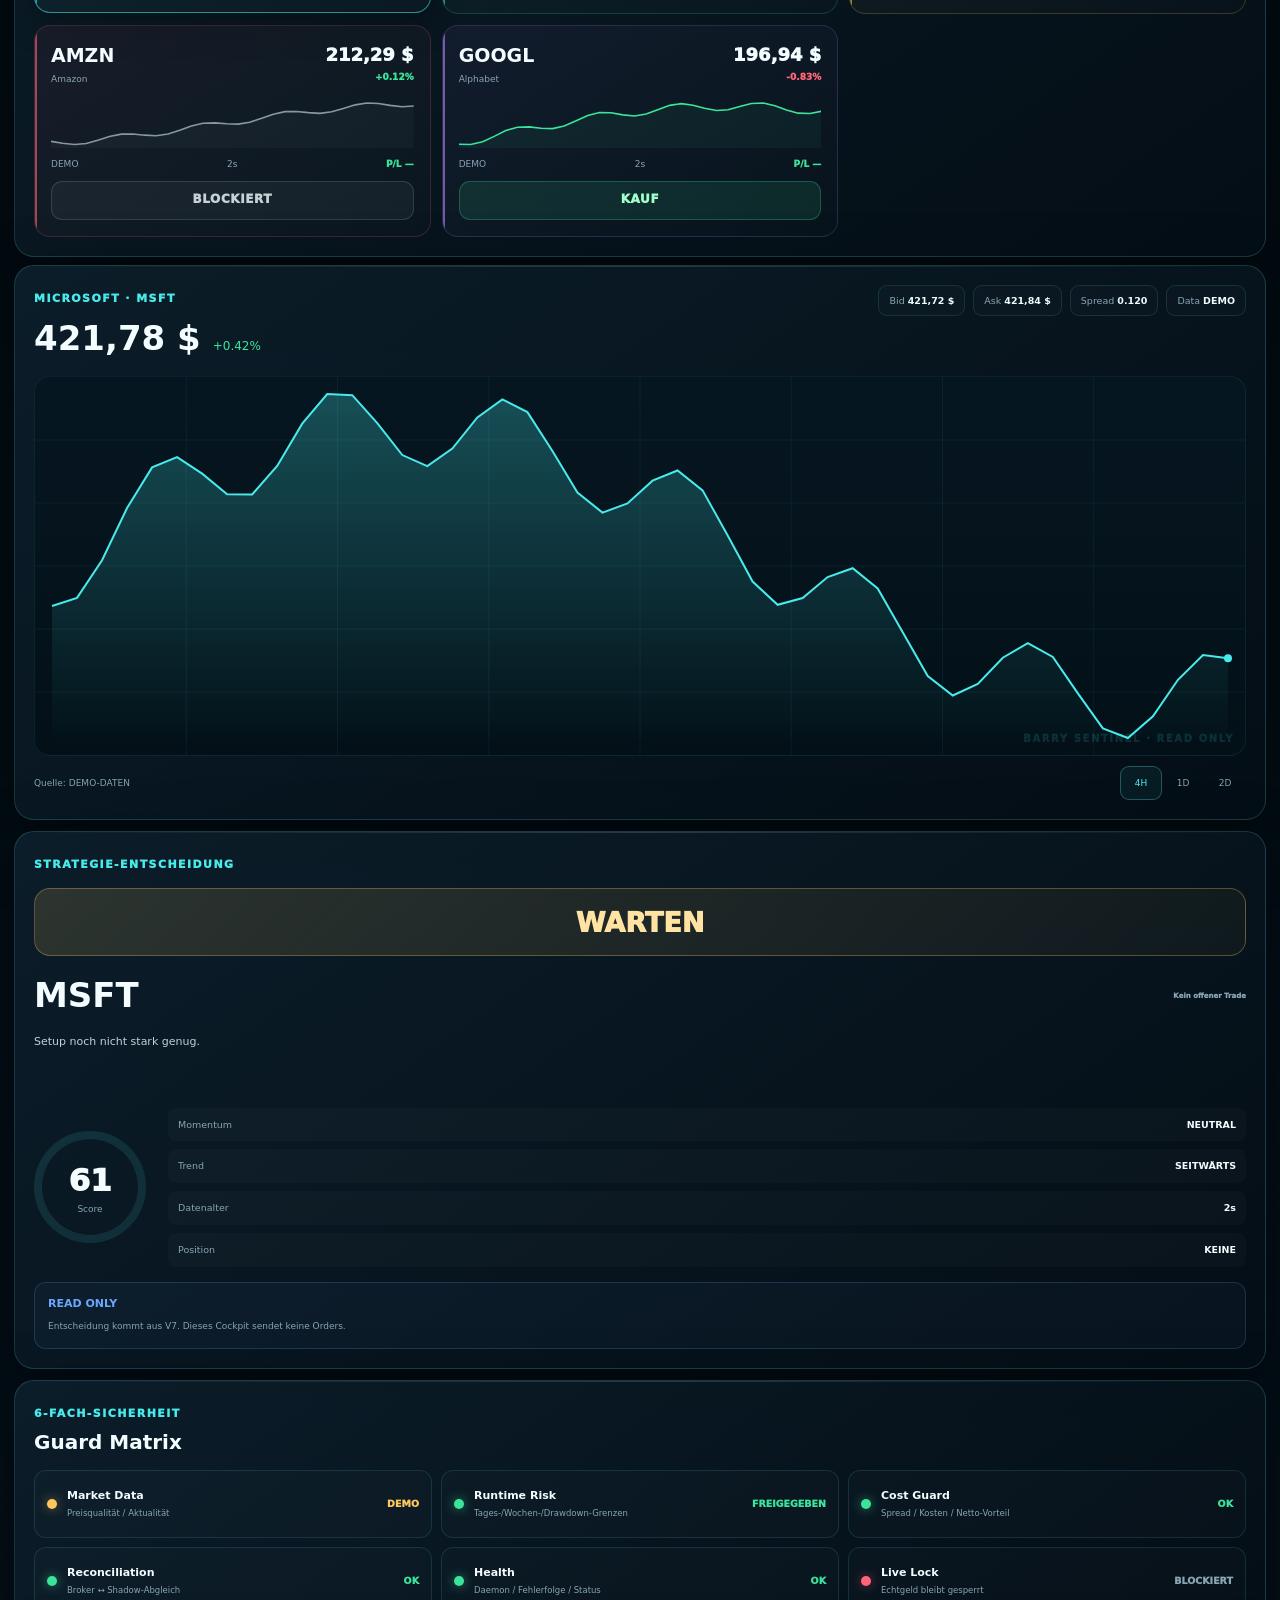
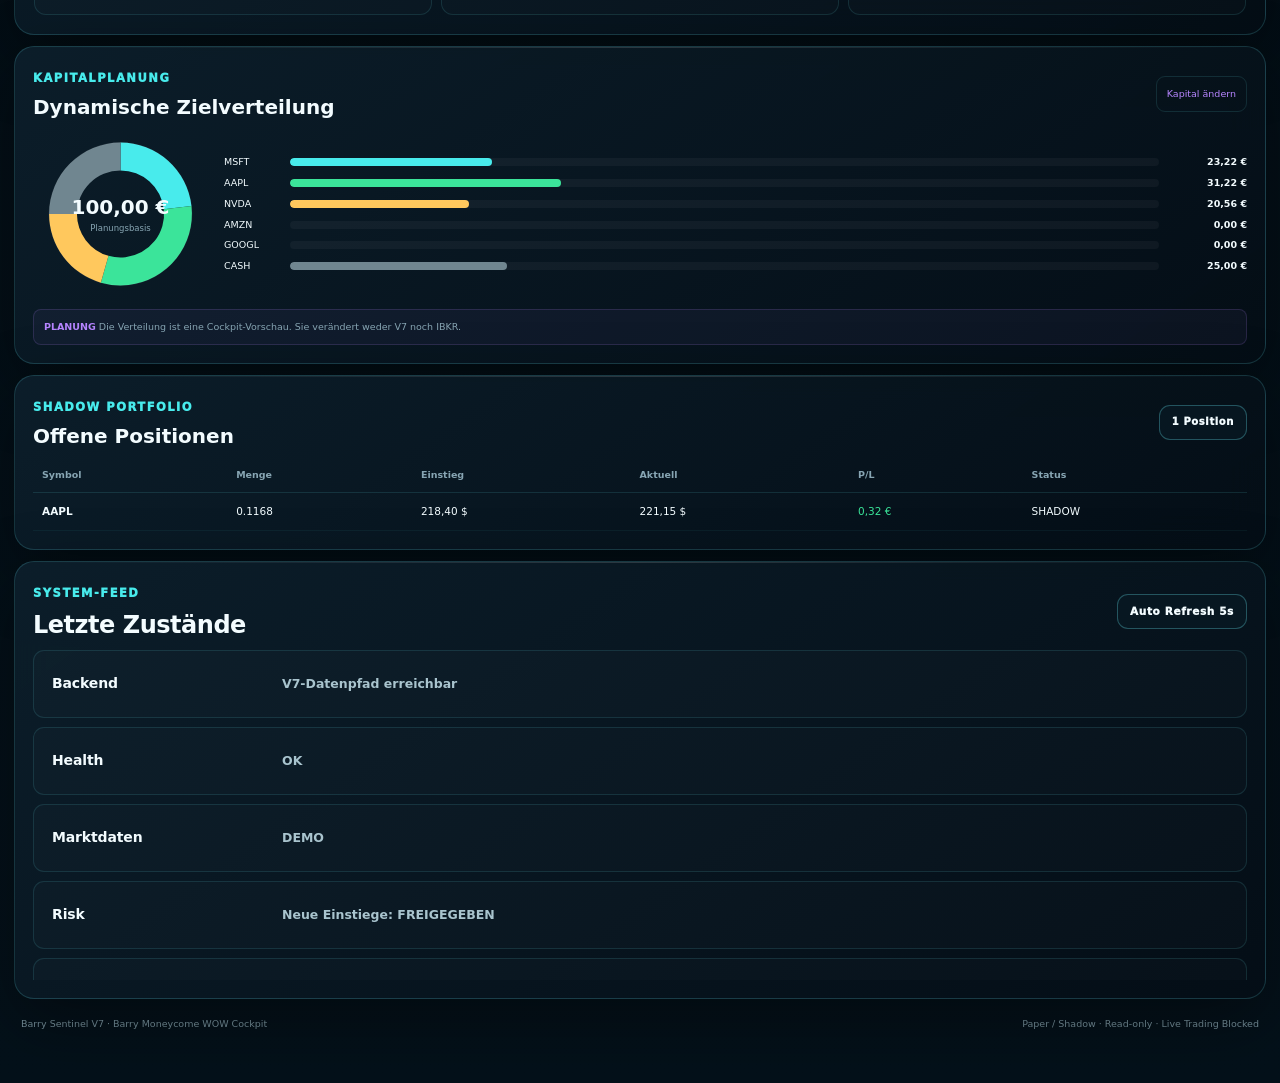
==== commit 87c386c4: "Add files via upload" ====
--- a/barry-moneycome/index.html
+++ b/barry-moneycome/index.html
@@ -5,14 +5,1010 @@
   <meta name="viewport" content="width=device-width,initial-scale=1,viewport-fit=cover">
   <meta name="color-scheme" content="dark">
   <meta name="theme-color" content="#020a11">
-  <title>Barry Sentinel V7 — Barry Moneycome Cockpit · Readable V3</title>
-  <link rel="stylesheet" href="assets/app.css">
+  <title>Barry Sentinel V7 — Barry Moneycome · GitHub Safe V5</title>
+  <style>
+:root{--bg:#02070c;--bg2:#06131d;--panel:rgba(7,20,30,.91);--line:rgba(102,228,238,.13);--line2:rgba(102,228,238,.30);--text:#eefcff;--muted:#87a5b3;--cyan:#48ebec;--cyan2:#03bcc9;--green:#3be49a;--amber:#ffc85d;--red:#ff6478;--blue:#6ca7ff;--purple:#b685ff;--pink:#ff78bb;--shadow:0 22px 68px rgba(0,0,0,.38);--r:18px}
+*{box-sizing:border-box}html{scroll-behavior:smooth}body{margin:0;min-height:100vh;overflow-x:hidden;color:var(--text);font-family:Inter,ui-sans-serif,system-ui,-apple-system,"Segoe UI",sans-serif;background:radial-gradient(circle at 8% 0%,rgba(72,235,236,.11),transparent 26%),radial-gradient(circle at 91% 2%,rgba(182,133,255,.10),transparent 25%),linear-gradient(180deg,#02070c,#04111a);font-feature-settings:"tnum" 1}button,a,input,select{font:inherit}.bg-grid{position:fixed;inset:0;pointer-events:none;z-index:-4;background-image:linear-gradient(rgba(72,235,236,.025) 1px,transparent 1px),linear-gradient(90deg,rgba(72,235,236,.025) 1px,transparent 1px);background-size:42px 42px;mask-image:linear-gradient(to bottom,rgba(0,0,0,.8),transparent 75%)}.ambient{position:fixed;border-radius:50%;filter:blur(95px);pointer-events:none;z-index:-3;opacity:.18}.a1{width:420px;height:420px;background:var(--cyan);left:-160px;top:13%}.a2{width:420px;height:420px;background:var(--purple);right:-140px;top:18%}.a3{width:300px;height:300px;background:var(--green);left:48%;bottom:-170px}.shell{width:min(1920px,calc(100% - 24px));margin:auto;padding:12px 0 28px}.glass,.card{border:1px solid var(--line);background:linear-gradient(145deg,rgba(12,31,43,.94),rgba(4,14,22,.96));box-shadow:var(--shadow);backdrop-filter:blur(18px)}.card{border-radius:var(--r);position:relative;overflow:hidden}.card:before{content:"";position:absolute;left:0;right:0;top:0;height:1px;background:linear-gradient(90deg,transparent,rgba(255,255,255,.14),transparent)}.accent-cyan{border-top-color:rgba(72,235,236,.45)}.accent-purple{border-top-color:rgba(182,133,255,.48)}.accent-red{border-top-color:rgba(255,100,120,.45)}.accent-blue{border-top-color:rgba(108,167,255,.5)}.accent-amber{border-top-color:rgba(255,200,93,.5)}.accent-green{border-top-color:rgba(59,228,154,.5)}
+.topbar{min-height:78px;border-radius:20px;padding:10px 14px;display:flex;align-items:center;gap:18px;position:sticky;top:7px;z-index:40}.brand{display:flex;align-items:center;gap:12px;min-width:340px}.mark{width:48px;height:54px;display:grid;place-items:center;clip-path:polygon(50% 0,92% 18%,92% 70%,50% 100%,8% 70%,8% 18%);background:linear-gradient(145deg,var(--cyan),var(--cyan2));color:#021114;font-weight:1000;font-size:25px;box-shadow:0 0 35px rgba(72,235,236,.3);position:relative}.mark:after{content:"";position:absolute;inset:5px;clip-path:inherit;border:1px solid rgba(0,0,0,.3)}.eyebrow,.mini-label{color:var(--cyan);font-size:8px;font-weight:950;letter-spacing:.15em}.brand h1{font-size:20px;line-height:1.1;margin:4px 0 0}.mode-stack{display:flex;gap:6px;flex-wrap:wrap;justify-content:center;flex:1}.pill,.tiny-pill{border:1px solid var(--line2);background:rgba(8,25,36,.76);border-radius:9px;padding:7px 9px;font-size:7.5px;font-weight:950;letter-spacing:.06em}.pill.cyan{color:var(--cyan)}.pill.red{color:#ff9aa7;border-color:rgba(255,100,120,.36);background:rgba(255,100,120,.07)}.pill.ok{color:var(--green);border-color:rgba(59,228,154,.28)}.pill.warn{color:var(--amber);border-color:rgba(255,200,93,.3)}.clock-deck{display:flex;align-items:stretch;gap:6px}.clock-block,.session-block{padding:7px 9px;border:1px solid var(--line);border-radius:10px;background:rgba(255,255,255,.018);min-width:83px}.clock-block small,.session-block small{display:block;color:var(--muted);font-size:6.5px;font-weight:900;letter-spacing:.1em}.clock-block b{font-size:14px}.clock-block.ny b{color:var(--cyan)}.session-block{min-width:128px}.session-block b{display:block;font-size:13px;color:var(--amber)}.session-block span{display:block;font-size:6.5px;color:var(--muted);margin-top:1px}
+.ticker{margin:8px 0;border-radius:12px;min-height:33px;padding:5px 9px;display:grid;grid-template-columns:repeat(5,1fr);gap:6px}.ticker-item{display:flex;justify-content:center;align-items:center;gap:7px;padding:4px 7px;border-radius:8px;background:rgba(255,255,255,.015);font-size:7px}.ticker-item b{font-size:8px}.ticker-item .sig{font-weight:950}.ticker-item.msft{border-bottom:1px solid rgba(72,235,236,.25)}.ticker-item.aapl{border-bottom:1px solid rgba(59,228,154,.25)}.ticker-item.nvda{border-bottom:1px solid rgba(255,200,93,.25)}.ticker-item.amzn{border-bottom:1px solid rgba(255,100,120,.25)}.ticker-item.googl{border-bottom:1px solid rgba(182,133,255,.25)}
+.nav{display:flex;align-items:center;gap:5px;margin:8px 0;border-radius:15px;padding:6px}.nav-btn,.btn,.tf,.tiny-btn{border:1px solid transparent;border-radius:9px;background:transparent;color:var(--muted);cursor:pointer;transition:.18s}.nav-btn{padding:8px 11px;font-size:8px;font-weight:900}.nav-btn:hover,.nav-btn.active{color:var(--cyan);border-color:var(--line2);background:rgba(72,235,236,.06)}.nav-spacer{flex:1}.btn{padding:8px 10px;font-size:7.5px;font-weight:950;border-color:var(--line);text-decoration:none}.btn:hover,.tiny-btn:hover{border-color:rgba(72,235,236,.45);transform:translateY(-1px)}.btn.settings{color:#f0d7ff;border-color:rgba(182,133,255,.25);background:rgba(182,133,255,.05)}.btn.demo{color:var(--amber)}.btn.ibkr{color:#051519;background:linear-gradient(135deg,var(--cyan),var(--cyan2));border:0;box-shadow:0 8px 24px rgba(3,188,201,.15)}.btn.disabled{opacity:.45;cursor:not-allowed}.page{display:none}.page.active{display:block}
+.hero-grid{display:grid;grid-template-columns:minmax(0,1.55fr) minmax(230px,.48fr) minmax(230px,.45fr);gap:8px}.hero{min-height:163px;padding:15px}.hero:after{content:"";position:absolute;width:420px;height:420px;border-radius:50%;right:-200px;top:-250px;border:1px solid rgba(72,235,236,.12);box-shadow:0 0 80px rgba(72,235,236,.05)}.hero-kicker{font-size:7px;color:var(--muted);font-weight:950;letter-spacing:.15em}.hero-main{display:flex;justify-content:space-between;align-items:center;gap:12px}.hero-state{font-size:32px;font-weight:1000;letter-spacing:-.045em;margin:10px 0 5px;color:var(--green);text-shadow:0 0 25px rgba(59,228,154,.12)}.hero-state.warn{color:var(--amber)}.hero-state.bad{color:var(--red)}.hero-copy{max-width:760px;color:#c3d8df;font-size:9px;line-height:1.5}.hero-badges{display:flex;gap:13px;flex-wrap:wrap;margin-top:14px;color:var(--muted);font-size:7px}.hero-badges b{color:var(--text);margin:0 3px}.led{width:7px;height:7px;border-radius:50%;display:inline-block;background:#8297a0;margin-right:4px}.led.green,.led.ok{background:var(--green);box-shadow:0 0 10px rgba(59,228,154,.7)}.led.amber,.led.warn{background:var(--amber);box-shadow:0 0 10px rgba(255,200,93,.55)}.led.bad{background:var(--red);box-shadow:0 0 10px rgba(255,100,120,.55)}.orb-wrap{width:104px;height:104px;position:relative;display:grid;place-items:center}.system-orb{width:68px;height:68px;border-radius:50%;display:grid;place-items:center;align-content:center;border:1px solid rgba(59,228,154,.25);background:radial-gradient(circle,rgba(59,228,154,.14),rgba(4,17,25,.4) 62%);box-shadow:0 0 42px rgba(59,228,154,.11)}.system-orb span{width:13px;height:13px;border-radius:50%;background:var(--green);box-shadow:0 0 0 8px rgba(59,228,154,.06),0 0 26px rgba(59,228,154,.8);animation:pulse 2.4s infinite}.system-orb b{font-size:7px;margin-top:7px;color:#8fb7a4}.orbit{position:absolute;border-radius:50%;border:1px solid rgba(72,235,236,.13);animation:spin 13s linear infinite}.o1{width:92px;height:92px}.o2{width:104px;height:104px;border-style:dashed;animation-direction:reverse;animation-duration:20s}.session-card,.safety{padding:14px;min-height:163px}.card-title-row,.section-head,.chart-head{display:flex;justify-content:space-between;align-items:flex-start;gap:8px}.card-title-row h2,.section-head h2,.page-title h2,.guard-panel h2{font-size:14px;margin:4px 0 0}.pulse-icon{color:var(--purple);animation:pulse 1.5s infinite}.session-big{font-size:18px;font-weight:1000;margin:12px 0 8px;color:var(--cyan)}.session-progress{height:5px;background:rgba(255,255,255,.04);border-radius:99px;overflow:hidden}.session-progress i{display:block;height:100%;width:0;background:linear-gradient(90deg,var(--purple),var(--cyan));transition:.5s}.session-times{display:flex;justify-content:space-between;color:var(--muted);font-size:7px;margin-top:6px}.session-times small{color:#597481}.session-card p,.safety p{margin:9px 0 0;color:var(--muted);font-size:7px;line-height:1.45}.lock-icon{font-size:24px;color:var(--red)}.live-lock{margin:12px 0 8px;border-radius:11px;padding:11px;border:1px solid rgba(255,100,120,.24);background:rgba(255,100,120,.07);font-size:9px;color:#ffb1bc}.live-lock b{display:block;font-size:18px;letter-spacing:.04em}
+.money-ribbon{display:grid;grid-template-columns:repeat(8,minmax(110px,1fr));gap:7px;margin:8px 0}.money-card{min-height:83px;border-radius:14px;padding:10px 11px;border:1px solid var(--line);background:linear-gradient(145deg,rgba(11,27,39,.92),rgba(5,15,23,.96));position:relative;overflow:hidden;box-shadow:0 12px 35px rgba(0,0,0,.22);cursor:default}.money-card:after{content:"";position:absolute;left:0;right:0;bottom:0;height:3px;background:var(--accent,#5a7682);opacity:.7}.money-card span{display:block;color:var(--muted);font-size:7px}.money-card strong{display:block;font-size:17px;margin:8px 0 2px}.money-card small{font-size:6.5px;color:#688592}.money-card em{position:absolute;right:8px;top:8px;font-style:normal;color:var(--purple);font-size:5.5px;font-weight:950}.money-card.capital{--accent:var(--purple);cursor:pointer}.money-card.cash{--accent:var(--cyan)}.money-card.invested{--accent:var(--blue)}.money-card.pnl{--accent:var(--green)}.money-card.day{--accent:var(--amber)}.money-card.vault{--accent:var(--green)}.money-card.tax{--accent:var(--pink)}.money-card.risk{--accent:var(--red)}
+.watch{padding:12px}.section-head{align-items:center}.legend{display:flex;gap:10px;align-items:center;color:var(--muted);font-size:6.5px}.dot{width:6px;height:6px;border-radius:50%;display:inline-block;margin-right:2px}.dot.buy{background:var(--green)}.dot.wait{background:var(--amber)}.dot.sell{background:var(--red)}.dot.block{background:#8798a2}.asset-grid{display:grid;grid-template-columns:repeat(5,minmax(145px,1fr));gap:7px;margin-top:9px}.asset{--asset:#48ebec;padding:10px;border:1px solid color-mix(in srgb,var(--asset) 18%,transparent);border-radius:13px;background:linear-gradient(150deg,color-mix(in srgb,var(--asset) 6%,transparent),rgba(255,255,255,.012));cursor:pointer;transition:.18s;min-width:0;position:relative;overflow:hidden}.asset:before{content:"";position:absolute;left:0;top:0;bottom:0;width:2px;background:var(--asset);opacity:.6}.asset:hover,.asset.active{border-color:color-mix(in srgb,var(--asset) 55%,transparent);transform:translateY(-1px);box-shadow:0 12px 32px rgba(0,0,0,.27)}.asset.msft{--asset:var(--cyan)}.asset.aapl{--asset:var(--green)}.asset.nvda{--asset:var(--amber)}.asset.amzn{--asset:var(--red)}.asset.googl{--asset:var(--purple)}.asset-top{display:flex;justify-content:space-between;gap:9px}.asset-name b{font-size:12px}.asset-name small{display:block;color:var(--muted);font-size:6.5px;margin-top:1px}.asset-price{text-align:right;font-size:12px;font-weight:950}.asset-change{display:block;font-size:6.5px;margin-top:1px}.spark{height:29px;margin:5px 0}.spark svg{width:100%;height:100%}.asset-meta{display:grid;grid-template-columns:1fr 1fr 1fr;gap:4px;color:var(--muted);font-size:6px;margin-bottom:6px}.asset-meta span:nth-child(2){text-align:center}.asset-meta span:last-child{text-align:right}.asset-pnl{font-weight:950}.signal{height:25px;border-radius:8px;display:grid;place-items:center;font-size:8px;font-weight:1000;letter-spacing:.05em;border:1px solid}.signal.buy{color:#a1ffc9;border-color:rgba(59,228,154,.26);background:rgba(59,228,154,.11)}.signal.wait{color:#ffe0a0;border-color:rgba(255,200,93,.25);background:rgba(255,200,93,.09)}.signal.sell{color:#ffb2bc;border-color:rgba(255,100,120,.27);background:rgba(255,100,120,.09)}.signal.block{color:#c8d2d6;border-color:rgba(135,152,162,.25);background:rgba(135,152,162,.08)}
+.command-grid{display:grid;grid-template-columns:minmax(0,1.55fr) minmax(265px,.58fr) minmax(230px,.45fr);gap:8px;margin-top:8px}.chart-card,.decision,.guard-panel{padding:12px}.quote-line{display:flex;align-items:baseline;gap:8px;margin-top:3px}.quote-line strong{font-size:22px}.quote-line span{font-size:8px;color:var(--muted)}.chart-meta{display:flex;gap:5px;flex-wrap:wrap;justify-content:flex-end}.chart-meta span{padding:5px 6px;border:1px solid var(--line);border-radius:7px;color:var(--muted);font-size:6.5px;background:rgba(255,255,255,.015)}.chart-meta b{color:var(--text)}.chart-wrap{height:285px;margin-top:8px;border:1px solid rgba(72,235,236,.08);border-radius:13px;position:relative;overflow:hidden;background:linear-gradient(180deg,#061620,#031018)}.chart-wrap canvas{display:block;width:100%;height:100%}.chart-watermark{position:absolute;right:11px;bottom:9px;font-size:6.5px;font-weight:1000;letter-spacing:.16em;color:rgba(72,235,236,.14)}.no-chart{display:none;position:absolute;inset:0;place-items:center;color:#6d8995;font-size:8px;background:linear-gradient(180deg,rgba(6,22,32,.2),rgba(3,16,24,.7))}.no-chart.show{display:grid}.timebar{display:flex;justify-content:space-between;gap:7px;align-items:center;margin-top:6px;color:var(--muted);font-size:6.5px}.tf{font-size:6.5px;padding:4px 6px}.tf.active{color:var(--cyan);border-color:var(--line2);background:rgba(72,235,236,.06)}.decision-badge{height:50px;border-radius:12px;display:grid;place-items:center;font-size:18px;font-weight:1000;margin:9px 0;border:1px solid}.decision-badge.buy{color:#a4ffca;border-color:rgba(59,228,154,.3);background:linear-gradient(135deg,rgba(59,228,154,.17),rgba(59,228,154,.04))}.decision-badge.wait{color:#ffe3a2;border-color:rgba(255,200,93,.3);background:linear-gradient(135deg,rgba(255,200,93,.14),rgba(255,200,93,.04))}.decision-badge.sell{color:#ffb5bf;border-color:rgba(255,100,120,.3);background:linear-gradient(135deg,rgba(255,100,120,.14),rgba(255,100,120,.04))}.decision-badge.block{color:#d4dde1;border-color:rgba(135,152,162,.3);background:rgba(135,152,162,.08)}.decision-head{display:flex;justify-content:space-between;align-items:center}.decision h2{font-size:23px;margin:1px 0}.position-pnl{font-size:7px;color:var(--muted);font-weight:950}.decision>p{min-height:49px;color:#bfd2da;font-size:7.5px;line-height:1.5}.score-ring-wrap{display:grid;grid-template-columns:86px 1fr;gap:10px;align-items:center}.score-ring{width:82px;height:82px;border-radius:50%;display:grid;place-items:center;align-content:center;border:7px solid rgba(72,235,236,.11);box-shadow:inset 0 0 0 1px var(--line)}.score-ring span{font-size:21px;font-weight:1000}.score-ring small{font-size:6px;color:var(--muted)}.decision-facts{display:grid;gap:5px}.decision-facts div{padding:6px;border-radius:8px;background:rgba(255,255,255,.018);font-size:6.5px}.decision-facts span{color:var(--muted)}.decision-facts b{float:right}.read-only-box{margin-top:10px;padding:9px;border-radius:9px;border:1px solid rgba(108,167,255,.2);background:rgba(108,167,255,.045)}.read-only-box b{display:block;color:var(--blue);font-size:8px}.read-only-box span{font-size:6.5px;color:var(--muted)}.guard-list{display:grid;gap:5px;margin-top:9px}.guard-item{padding:7px;border-radius:9px;border:1px solid var(--line);background:rgba(255,255,255,.015);display:flex;align-items:center;gap:7px}.guard-led{width:8px;height:8px;border-radius:50%;background:#71838c}.guard-led.ok{background:var(--green);box-shadow:0 0 11px rgba(59,228,154,.58)}.guard-led.warn{background:var(--amber);box-shadow:0 0 11px rgba(255,200,93,.45)}.guard-led.bad{background:var(--red);box-shadow:0 0 11px rgba(255,100,120,.45)}.guard-item div{flex:1}.guard-item b{display:block;font-size:7.5px}.guard-item small{display:block;color:var(--muted);font-size:5.7px;margin-top:1px}.guard-item em{font-style:normal;font-size:6.5px;font-weight:950}
+.lower-grid{display:grid;grid-template-columns:minmax(290px,.57fr) minmax(0,1.05fr) minmax(285px,.58fr);gap:8px;margin-top:8px}.allocation,.positions,.activity{padding:12px}.compact{margin-bottom:7px}.tiny-btn{padding:5px 7px;border-color:var(--line);font-size:6.5px;color:var(--purple)}.allocation-body{display:grid;grid-template-columns:130px 1fr;gap:10px;align-items:center}.donut-wrap{height:126px;position:relative}.donut-wrap canvas{width:100%;height:100%}.donut-center{position:absolute;inset:0;display:grid;place-items:center;align-content:center;text-align:center;pointer-events:none}.donut-center b{font-size:14px}.donut-center small{font-size:6px;color:var(--muted)}.allocation-list{display:grid;gap:4px}.alloc-row{display:grid;grid-template-columns:42px 1fr 62px;gap:6px;align-items:center;font-size:6.5px}.alloc-row .bar{height:5px;background:rgba(255,255,255,.04);border-radius:99px;overflow:hidden}.alloc-row .bar i{display:block;height:100%;border-radius:99px}.alloc-row b{text-align:right;font-size:6.5px}.planning-note{margin-top:7px;padding:7px;border-radius:8px;background:rgba(182,133,255,.05);border:1px solid rgba(182,133,255,.16);font-size:6px;color:var(--muted)}.planning-note b{color:var(--purple)}.table-wrap{overflow:auto}table{width:100%;border-collapse:collapse;font-size:7px}th{text-align:left;color:var(--muted);font-weight:850;padding:6px;border-bottom:1px solid var(--line)}td{padding:7px 6px;border-bottom:1px solid rgba(72,235,236,.055)}.empty{text-align:center;color:var(--muted);padding:20px}.feed{display:grid;gap:5px;max-height:193px;overflow:auto}.feed-item{padding:7px;border:1px solid var(--line);border-radius:9px;background:rgba(255,255,255,.015)}.feed-item b{font-size:7.5px}.feed-item small{display:block;color:var(--muted);font-size:6.3px;margin-top:2px;line-height:1.35}
+.page-title{padding:14px;display:flex;justify-content:space-between;align-items:center;margin-bottom:8px}.performance-grid,.three-grid,.risk-grid,.system-grid{display:grid;gap:8px}.performance-grid{grid-template-columns:repeat(4,1fr)}.three-grid{grid-template-columns:repeat(3,1fr);margin-top:8px}.risk-grid{grid-template-columns:repeat(6,1fr)}.system-grid{grid-template-columns:repeat(3,1fr)}.perf-card,.info-card,.risk-card,.system-card{padding:14px}.perf-card{border-bottom:3px solid var(--a)}.perf-card.green{--a:var(--green)}.perf-card.cyan{--a:var(--cyan)}.perf-card.purple{--a:var(--purple)}.perf-card.amber{--a:var(--amber)}.perf-card span,.risk-card span,.system-card span{display:block;color:var(--muted);font-size:7px;margin-bottom:7px}.perf-card strong,.info-card strong,.risk-card strong,.system-card strong{display:block;font-size:22px}.perf-card small,.info-card p{font-size:7px;color:var(--muted)}.info-card h3{font-size:10px;color:var(--muted);margin:7px 0 4px}.info-card p{line-height:1.5}.system-card code{display:block;font-size:7px;white-space:normal;word-break:break-all;color:#cbe9ef}.full-card{padding:14px;margin-top:8px}.portfolio-list,.guard-matrix,.file-list{display:grid;gap:6px}.portfolio-row,.matrix-row,.file-row{display:grid;grid-template-columns:85px 1fr 125px;gap:9px;align-items:center;padding:9px;border:1px solid var(--line);border-radius:9px;background:rgba(255,255,255,.015);font-size:7px}.portfolio-row b,.matrix-row b{font-size:9px}.bar{height:6px;background:rgba(255,255,255,.04);border-radius:99px;overflow:hidden}.bar i{display:block;height:100%;width:0;background:linear-gradient(90deg,var(--cyan2),var(--cyan));border-radius:99px}.file-row{grid-template-columns:150px 1fr 90px}.file-row code{font-size:6.3px;color:#b8d0d8;word-break:break-all}.warning-card{border-color:rgba(255,200,93,.21);background:linear-gradient(145deg,rgba(255,200,93,.05),rgba(5,16,24,.94))}.warning-card b{color:var(--amber)}.warning-card p{font-size:7px;color:#c4d4da;line-height:1.5}.settings-summary{display:grid;grid-template-columns:repeat(6,1fr);gap:6px}.summary-chip{padding:9px;border:1px solid var(--line);border-radius:9px;background:rgba(255,255,255,.015)}.summary-chip span{display:block;color:var(--muted);font-size:6px}.summary-chip b{font-size:9px}.roadmap{display:grid;gap:7px}.road{display:grid;grid-template-columns:48px 1fr;gap:10px;align-items:center;padding:13px;border-radius:12px;border:1px solid var(--line);background:rgba(255,255,255,.015)}.road>span{width:38px;height:38px;border-radius:50%;display:grid;place-items:center;font-size:9px;font-weight:1000;border:1px solid var(--line2);color:var(--muted)}.road b{display:block;font-size:10px}.road small{display:block;color:var(--muted);font-size:7px;margin-top:2px}.road.done>span{color:#071611;background:var(--green);border-color:transparent}.road.current{border-color:rgba(72,235,236,.33);background:rgba(72,235,236,.04)}.road.current>span{color:#031316;background:var(--cyan);border-color:transparent}.road.locked{opacity:.7}.road.locked>span{color:#ffb5bf;border-color:rgba(255,100,120,.3)}footer{display:flex;justify-content:space-between;gap:20px;color:#55717e;font-size:6.5px;padding:14px 5px}
+.modal{position:fixed;inset:0;z-index:100;display:none;place-items:center;padding:18px;background:rgba(0,5,9,.77);backdrop-filter:blur(12px)}.modal.open{display:grid}.modal-box{width:min(1050px,96vw);max-height:92vh;overflow:auto;border:1px solid rgba(182,133,255,.3);border-radius:20px;background:linear-gradient(145deg,#0b1c29,#051019);box-shadow:0 34px 100px rgba(0,0,0,.6);padding:18px}.modal-head{display:flex;justify-content:space-between;gap:12px}.modal-head h2{font-size:22px;margin:4px 0}.modal-head p{font-size:8px;color:var(--muted);margin:3px 0}.modal-close{width:38px;height:38px;border-radius:12px;border:1px solid var(--line);background:rgba(255,255,255,.02);color:var(--text);font-size:20px;cursor:pointer}.settings-warning{margin:12px 0;padding:10px;border-radius:10px;border:1px solid rgba(255,200,93,.24);background:rgba(255,200,93,.06);font-size:7px;color:#c7d4d9}.settings-warning b{color:var(--amber)}.settings-grid{display:grid;grid-template-columns:repeat(3,1fr);gap:8px}.settings-grid label{padding:9px;border:1px solid var(--line);border-radius:10px;background:rgba(255,255,255,.015)}.settings-grid label span{display:block;color:var(--muted);font-size:6.5px;margin-bottom:5px}.settings-grid input,.settings-grid select{width:100%;border:1px solid rgba(72,235,236,.14);border-radius:8px;background:#061620;color:var(--text);padding:8px;outline:none;font-size:9px}.settings-grid input:focus,.settings-grid select:focus{border-color:rgba(72,235,236,.48);box-shadow:0 0 0 3px rgba(72,235,236,.05)}.modal-actions{display:flex;justify-content:flex-end;gap:7px;margin-top:12px}.toast{position:fixed;right:16px;bottom:16px;z-index:120;opacity:0;transform:translateY(10px);transition:.2s;padding:10px 12px;border-radius:9px;border:1px solid var(--line2);background:#071923;color:var(--text);font-size:7px;pointer-events:none}.toast.show{opacity:1;transform:none}.good{color:var(--green)!important}.warn-text{color:var(--amber)!important}.bad-text{color:var(--red)!important}.muted{color:var(--muted)!important}
+@keyframes pulse{0%,100%{transform:scale(.92);opacity:.72}50%{transform:scale(1.08);opacity:1}}@keyframes spin{to{transform:rotate(360deg)}}
+@media(max-width:1500px){.money-ribbon{grid-template-columns:repeat(4,1fr)}.hero-grid{grid-template-columns:minmax(0,1.4fr) minmax(220px,.5fr)}.safety{grid-column:1/-1;min-height:auto}.safety .live-lock{display:inline-block;margin-right:10px}.command-grid{grid-template-columns:minmax(0,1.5fr) minmax(260px,.6fr)}.guard-panel{grid-column:1/-1}.guard-list{grid-template-columns:repeat(6,1fr)}.lower-grid{grid-template-columns:minmax(270px,.65fr) minmax(0,1.35fr)}.activity{grid-column:1/-1}.risk-grid{grid-template-columns:repeat(3,1fr)}.settings-summary{grid-template-columns:repeat(3,1fr)}}
+@media(max-width:1050px){.topbar{position:relative;top:auto;flex-wrap:wrap}.brand{min-width:0}.mode-stack{order:3;width:100%;justify-content:flex-start}.clock-deck{margin-left:auto}.nav{overflow:auto}.nav-btn,.btn{white-space:nowrap}.hero-grid,.command-grid,.lower-grid{grid-template-columns:1fr}.asset-grid{grid-template-columns:repeat(2,1fr)}.money-ribbon{grid-template-columns:repeat(2,1fr)}.guard-list{grid-template-columns:repeat(2,1fr)}.three-grid,.system-grid,.performance-grid{grid-template-columns:1fr 1fr}.risk-grid{grid-template-columns:repeat(2,1fr)}.settings-grid{grid-template-columns:repeat(2,1fr)}.ticker{grid-template-columns:repeat(2,1fr)}.allocation-body{grid-template-columns:130px 1fr}}
+@media(max-width:620px){.shell{width:calc(100% - 12px)}.brand h1{font-size:16px}.mark{width:39px;height:45px}.clock-deck{width:100%;overflow:auto}.asset-grid{grid-template-columns:1fr}.money-ribbon,.risk-grid,.performance-grid,.three-grid,.system-grid,.settings-grid,.settings-summary{grid-template-columns:1fr 1fr}.guard-list{grid-template-columns:1fr}.chart-meta{justify-content:flex-start}.legend{display:none}.hero-state{font-size:27px}.ticker{grid-template-columns:1fr}.portfolio-row,.matrix-row,.file-row{grid-template-columns:1fr}.page-title{align-items:flex-start;gap:8px;flex-direction:column}.allocation-body{grid-template-columns:1fr}.donut-wrap{width:160px;margin:auto}.modal-actions{flex-wrap:wrap}.modal-actions .btn{flex:1}.mode-stack{display:none}}
+
+
+/* ======================================================================
+   BARRY SENTINEL V7 — READABILITY / MOBILE PASS V3
+   Ziele:
+   - deutlich größere Schrift auf Desktop
+   - weniger optische Verdichtung
+   - keine überlagernde Sticky-Kopfzeile
+   - komfortable Touch-Ziele
+   - echte Smartphone-Ansicht statt verkleinerter Desktop-Seite
+   ====================================================================== */
+
+:root{
+  --readable-text:#f3fcff;
+  --readable-muted:#a8c0ca;
+  --readable-soft:#83a2ae;
+}
+
+/* Grundlesbarkeit */
+body{
+  color:var(--readable-text);
+  line-height:1.45;
+  text-rendering:optimizeLegibility;
+  -webkit-font-smoothing:antialiased;
+}
+.shell{
+  width:min(1660px,calc(100% - 32px));
+  padding:16px 0 34px;
+}
+.glass,.card{
+  border-color:rgba(102,228,238,.18);
+}
+.card{
+  border-radius:20px;
+}
+
+/* Kopfbereich: nicht mehr über Inhalte legen */
+.topbar{
+  position:relative;
+  top:auto;
+  min-height:96px;
+  padding:16px 20px;
+  gap:22px;
+}
+.brand{min-width:390px;gap:15px}
+.mark{width:58px;height:66px;font-size:30px}
+.eyebrow,.mini-label{
+  font-size:11px;
+  letter-spacing:.13em;
+}
+.brand h1{
+  font-size:28px;
+  margin-top:5px;
+}
+.mode-stack{gap:9px}
+.pill,.tiny-pill{
+  padding:9px 12px;
+  font-size:10px;
+  border-radius:11px;
+}
+.clock-deck{gap:9px}
+.clock-block,.session-block{
+  padding:10px 12px;
+  min-width:104px;
+  border-radius:13px;
+}
+.clock-block small,.session-block small{font-size:8.5px}
+.clock-block b{font-size:19px}
+.session-block{min-width:180px}
+.session-block b{font-size:18px}
+.session-block span{font-size:8.5px;margin-top:3px}
+
+/* Ticker */
+.ticker{
+  min-height:45px;
+  padding:7px 10px;
+  gap:8px;
+  border-radius:15px;
+}
+.ticker-item{
+  gap:9px;
+  padding:8px 9px;
+  font-size:10px;
+}
+.ticker-item b{font-size:11px}
+
+/* Navigation / Bedienung */
+.nav{
+  gap:8px;
+  padding:9px;
+  margin:10px 0;
+  border-radius:17px;
+}
+.nav-btn{
+  min-height:42px;
+  padding:10px 14px;
+  font-size:11px;
+}
+.btn{
+  min-height:42px;
+  padding:10px 13px;
+  font-size:10.5px;
+}
+.tiny-btn{
+  min-height:36px;
+  padding:8px 10px;
+  font-size:9.5px;
+}
+
+/* Hero */
+.hero-grid{
+  gap:11px;
+  grid-template-columns:minmax(0,1.45fr) minmax(270px,.50fr) minmax(270px,.48fr);
+}
+.hero,.session-card,.safety{
+  min-height:205px;
+  padding:21px;
+}
+.hero-kicker{font-size:10px}
+.hero-state{
+  font-size:44px;
+  margin:15px 0 8px;
+}
+.hero-copy{
+  max-width:820px;
+  font-size:13px;
+  line-height:1.65;
+}
+.hero-badges{
+  gap:18px;
+  margin-top:19px;
+  font-size:10px;
+}
+.led{width:9px;height:9px;margin-right:6px}
+.orb-wrap{width:124px;height:124px}
+.system-orb{width:82px;height:82px}
+.system-orb span{width:16px;height:16px}
+.system-orb b{font-size:9px;margin-top:8px}
+.o1{width:110px;height:110px}
+.o2{width:124px;height:124px}
+
+.card-title-row h2,.section-head h2,.page-title h2,.guard-panel h2{
+  font-size:20px;
+  margin-top:5px;
+}
+.session-big{
+  font-size:25px;
+  margin:17px 0 12px;
+}
+.session-times{font-size:10px;margin-top:9px}
+.session-card p,.safety p{
+  font-size:10.5px;
+  line-height:1.6;
+}
+.lock-icon{font-size:29px}
+.live-lock{
+  margin:16px 0 11px;
+  padding:15px;
+  font-size:12px;
+  border-radius:14px;
+}
+.live-lock b{font-size:25px}
+
+/* Geldkarten: die wichtigsten Zahlen deutlich größer */
+.money-ribbon{
+  grid-template-columns:repeat(4,minmax(190px,1fr));
+  gap:10px;
+  margin:11px 0;
+}
+.money-card{
+  min-height:116px;
+  padding:16px 17px;
+  border-radius:17px;
+}
+.money-card span{
+  font-size:11px;
+  color:var(--readable-muted);
+}
+.money-card strong{
+  font-size:27px;
+  margin:12px 0 4px;
+}
+.money-card small{
+  font-size:9px;
+  color:var(--readable-soft);
+}
+.money-card em{
+  right:12px;
+  top:11px;
+  font-size:8px;
+}
+
+/* Watchlist */
+.watch{padding:19px}
+.legend{
+  gap:16px;
+  font-size:9.5px;
+}
+.asset-grid{gap:11px;margin-top:14px}
+.asset{
+  padding:16px;
+  border-radius:16px;
+  min-height:180px;
+}
+.asset-name b{font-size:19px}
+.asset-name small{font-size:9px;margin-top:3px}
+.asset-price{font-size:18px}
+.asset-change{font-size:9px;margin-top:3px}
+.spark{height:52px;margin:10px 0}
+.asset-meta{
+  font-size:9px;
+  margin-bottom:10px;
+}
+.signal{
+  height:39px;
+  border-radius:11px;
+  font-size:12px;
+}
+
+/* Chart / Entscheidung */
+.command-grid{
+  gap:11px;
+  grid-template-columns:minmax(0,1.5fr) minmax(330px,.62fr);
+}
+.chart-card,.decision,.guard-panel{padding:19px}
+.quote-line{gap:12px;margin-top:6px}
+.quote-line strong{font-size:34px}
+.quote-line span{font-size:12px}
+.chart-meta{gap:8px}
+.chart-meta span{
+  padding:8px 10px;
+  border-radius:9px;
+  font-size:9.5px;
+}
+.chart-wrap{
+  height:380px;
+  margin-top:13px;
+  border-radius:16px;
+}
+.chart-watermark{font-size:10px}
+.timebar{
+  margin-top:10px;
+  font-size:9px;
+}
+.tf{
+  min-width:42px;
+  min-height:34px;
+  padding:7px 10px;
+  font-size:9px;
+}
+.decision-badge{
+  height:68px;
+  border-radius:16px;
+  font-size:27px;
+  margin:14px 0;
+}
+.decision h2{font-size:34px}
+.decision>p{
+  min-height:64px;
+  font-size:11px;
+  line-height:1.65;
+}
+.score-ring-wrap{
+  grid-template-columns:118px 1fr;
+  gap:16px;
+}
+.score-ring{
+  width:112px;
+  height:112px;
+}
+.score-ring span{font-size:31px}
+.score-ring small{font-size:9px}
+.decision-facts{gap:8px}
+.decision-facts div{
+  padding:10px;
+  font-size:9.5px;
+}
+.read-only-box{
+  margin-top:15px;
+  padding:13px;
+  border-radius:12px;
+}
+.read-only-box b{font-size:11px}
+.read-only-box span{font-size:9px}
+
+/* Guard Matrix */
+.guard-panel{
+  grid-column:1/-1;
+}
+.guard-list{
+  grid-template-columns:repeat(3,1fr);
+  gap:9px;
+  margin-top:13px;
+}
+.guard-item{
+  min-height:68px;
+  padding:11px 12px;
+  border-radius:12px;
+  gap:10px;
+}
+.guard-led{width:10px;height:10px}
+.guard-item b{font-size:11px}
+.guard-item small{
+  font-size:8.5px;
+  margin-top:3px;
+}
+.guard-item em{font-size:9.5px}
+
+/* Unterer Bereich */
+.lower-grid{
+  grid-template-columns:minmax(360px,.62fr) minmax(0,1.38fr);
+  gap:11px;
+  margin-top:11px;
+}
+.allocation,.positions,.activity{padding:18px}
+.activity{grid-column:1/-1}
+.allocation-body{
+  grid-template-columns:175px 1fr;
+  gap:16px;
+}
+.donut-wrap{height:170px}
+.donut-center b{font-size:20px}
+.donut-center small{font-size:8.5px}
+.allocation-list{gap:7px}
+.alloc-row{
+  grid-template-columns:58px 1fr 80px;
+  gap:8px;
+  font-size:9.5px;
+}
+.alloc-row .bar{height:8px}
+.alloc-row b{font-size:9.5px}
+.planning-note{
+  margin-top:10px;
+  padding:10px;
+  font-size:8.5px;
+  line-height:1.45;
+}
+
+/* Tabellen / Feed */
+table{font-size:10.5px}
+th{
+  padding:10px 9px;
+  font-size:9.5px;
+}
+td{padding:11px 9px}
+.empty{padding:28px;font-size:11px}
+.feed{
+  gap:8px;
+  max-height:300px;
+}
+.feed-item{
+  padding:12px;
+  border-radius:11px;
+}
+.feed-item b{font-size:10.5px}
+.feed-item small{
+  font-size:9px;
+  margin-top:4px;
+  line-height:1.5;
+}
+
+/* Unterseiten */
+.page-title{padding:19px;margin-bottom:11px}
+.performance-grid,.three-grid,.risk-grid,.system-grid{gap:11px}
+.performance-grid{grid-template-columns:repeat(4,1fr)}
+.three-grid{gap:11px;margin-top:11px}
+.risk-grid{grid-template-columns:repeat(3,1fr)}
+.system-grid{grid-template-columns:repeat(3,1fr)}
+.perf-card,.info-card,.risk-card,.system-card{padding:18px}
+.perf-card span,.risk-card span,.system-card span{
+  font-size:10px;
+  margin-bottom:9px;
+}
+.perf-card strong,.info-card strong,.risk-card strong,.system-card strong{
+  font-size:29px;
+}
+.perf-card small,.info-card p{
+  font-size:9.5px;
+}
+.info-card h3{
+  font-size:13px;
+  margin:9px 0 6px;
+}
+.info-card p{line-height:1.6}
+.system-card code{font-size:9px;line-height:1.55}
+.full-card{padding:18px;margin-top:11px}
+.portfolio-list,.guard-matrix,.file-list{gap:8px}
+.portfolio-row,.matrix-row,.file-row{
+  grid-template-columns:110px 1fr 155px;
+  gap:12px;
+  padding:12px;
+  border-radius:11px;
+  font-size:10px;
+}
+.portfolio-row b,.matrix-row b{font-size:12px}
+.bar{height:8px}
+.file-row{grid-template-columns:190px 1fr 110px}
+.file-row code{font-size:8.5px;line-height:1.5}
+.warning-card p{font-size:10px;line-height:1.6}
+.settings-summary{grid-template-columns:repeat(3,1fr);gap:9px}
+.summary-chip{padding:12px}
+.summary-chip span{font-size:8.5px}
+.summary-chip b{font-size:12px}
+
+/* Roadmap */
+.roadmap{gap:10px}
+.road{
+  grid-template-columns:58px 1fr;
+  gap:14px;
+  padding:17px;
+  border-radius:14px;
+}
+.road>span{width:46px;height:46px;font-size:11px}
+.road b{font-size:13px}
+.road small{font-size:9.5px;margin-top:4px}
+
+/* Einstellungen */
+.modal{padding:20px}
+.modal-box{
+  width:min(1100px,96vw);
+  padding:24px;
+}
+.modal-head h2{font-size:27px}
+.modal-head p{font-size:10px}
+.settings-warning{
+  margin:15px 0;
+  padding:13px;
+  font-size:10px;
+  line-height:1.55;
+}
+.settings-grid{
+  grid-template-columns:repeat(3,1fr);
+  gap:11px;
+}
+.settings-grid label{padding:13px}
+.settings-grid label span{
+  font-size:9px;
+  margin-bottom:7px;
+}
+.settings-grid input,.settings-grid select{
+  padding:11px;
+  font-size:13px;
+}
+.modal-actions{gap:9px;margin-top:16px}
+.toast{
+  padding:13px 15px;
+  font-size:10px;
+}
+footer{
+  font-size:9px;
+  padding:18px 7px;
+  color:#76909b;
+}
+
+/* Mittlere Desktop-/Tabletbreite */
+@media(max-width:1500px){
+  .shell{width:min(1320px,calc(100% - 28px))}
+  .hero-grid{grid-template-columns:1fr 1fr}
+  .hero{grid-column:1/-1}
+  .session-card,.safety{min-height:180px}
+  .money-ribbon{grid-template-columns:repeat(4,1fr)}
+  .asset-grid{grid-template-columns:repeat(3,1fr)}
+  .command-grid{grid-template-columns:1fr}
+  .guard-list{grid-template-columns:repeat(3,1fr)}
+  .lower-grid{grid-template-columns:1fr}
+  .activity{grid-column:auto}
+  .performance-grid{grid-template-columns:repeat(2,1fr)}
+}
+
+/* Tablet */
+@media(max-width:1050px){
+  .shell{width:calc(100% - 20px)}
+  .topbar{
+    flex-wrap:wrap;
+    min-height:auto;
+    padding:15px;
+  }
+  .brand{min-width:0;flex:1 1 420px}
+  .mode-stack{
+    order:3;
+    width:100%;
+    justify-content:flex-start;
+  }
+  .clock-deck{
+    margin-left:auto;
+    max-width:100%;
+    overflow-x:auto;
+  }
+  .nav{
+    display:grid;
+    grid-template-columns:repeat(5,minmax(105px,1fr));
+    overflow:visible;
+  }
+  .nav-spacer{display:none}
+  .nav .btn{
+    grid-column:span 1;
+  }
+  .hero-grid{grid-template-columns:1fr}
+  .hero,.session-card,.safety{grid-column:auto}
+  .money-ribbon{grid-template-columns:repeat(2,1fr)}
+  .asset-grid{grid-template-columns:repeat(2,1fr)}
+  .guard-list{grid-template-columns:repeat(2,1fr)}
+  .three-grid,.system-grid{grid-template-columns:1fr 1fr}
+  .risk-grid{grid-template-columns:repeat(2,1fr)}
+  .settings-grid{grid-template-columns:repeat(2,1fr)}
+  .ticker{grid-template-columns:repeat(2,1fr)}
+  .allocation-body{grid-template-columns:180px 1fr}
+}
+
+/* Smartphone */
+@media(max-width:680px){
+  body{
+    background:linear-gradient(180deg,#02070c,#04111a);
+  }
+  .shell{
+    width:100%;
+    padding:0 10px 24px;
+  }
+  .topbar{
+    margin-top:8px;
+    border-radius:18px;
+    padding:14px;
+    gap:13px;
+  }
+  .brand{
+    flex:1 1 100%;
+    gap:11px;
+  }
+  .mark{
+    width:46px;
+    height:52px;
+    font-size:24px;
+    flex:0 0 auto;
+  }
+  .eyebrow{font-size:9px}
+  .brand h1{
+    font-size:21px;
+    line-height:1.18;
+  }
+
+  .mode-stack{
+    display:flex;
+    gap:6px;
+    overflow-x:auto;
+    flex-wrap:nowrap;
+    padding-bottom:3px;
+  }
+  .mode-stack .pill{
+    flex:0 0 auto;
+    font-size:9px;
+    padding:8px 10px;
+  }
+
+  .clock-deck{
+    width:100%;
+    display:grid;
+    grid-template-columns:1fr 1fr;
+    gap:7px;
+    overflow:visible;
+  }
+  .clock-block,.session-block{
+    min-width:0;
+    padding:9px 10px;
+  }
+  .clock-block b{font-size:17px}
+  .session-block{
+    grid-column:1/-1;
+  }
+  .session-block b{font-size:17px}
+
+  .ticker{
+    display:flex;
+    overflow-x:auto;
+    scroll-snap-type:x mandatory;
+    gap:8px;
+    padding:8px;
+    scrollbar-width:none;
+  }
+  .ticker::-webkit-scrollbar{display:none}
+  .ticker-item{
+    flex:0 0 72%;
+    min-height:44px;
+    scroll-snap-align:start;
+    justify-content:flex-start;
+    font-size:10px;
+  }
+  .ticker-item b{font-size:11px}
+
+  .nav{
+    display:grid;
+    grid-template-columns:repeat(2,1fr);
+    gap:7px;
+    padding:8px;
+    overflow:visible;
+  }
+  .nav-btn,.btn{
+    width:100%;
+    min-height:46px;
+    font-size:11px;
+    padding:10px 8px;
+    white-space:normal;
+    text-align:center;
+  }
+  .nav-spacer{display:none}
+  .btn.ibkr{grid-column:1/-1}
+
+  .hero,.session-card,.safety{
+    min-height:auto;
+    padding:18px;
+  }
+  .hero-main{
+    align-items:flex-start;
+  }
+  .hero-state{
+    font-size:36px;
+  }
+  .hero-copy{
+    font-size:12px;
+  }
+  .hero-badges{
+    font-size:10px;
+    gap:10px;
+  }
+  .orb-wrap{
+    width:88px;
+    height:88px;
+    flex:0 0 88px;
+  }
+  .o1{width:77px;height:77px}
+  .o2{width:88px;height:88px}
+  .system-orb{width:60px;height:60px}
+  .system-orb b{font-size:8px}
+
+  .money-ribbon{
+    grid-template-columns:repeat(2,1fr);
+    gap:8px;
+  }
+  .money-card{
+    min-height:112px;
+    padding:14px;
+  }
+  .money-card strong{
+    font-size:24px;
+  }
+  .money-card span{font-size:10px}
+  .money-card small{font-size:8.5px}
+
+  .watch{padding:16px}
+  .section-head{
+    align-items:flex-start;
+  }
+  .legend{display:none}
+
+  /* Die fünf Werte werden auf dem Handy als horizontale Karten gelesen. */
+  .asset-grid{
+    display:flex;
+    gap:10px;
+    overflow-x:auto;
+    scroll-snap-type:x mandatory;
+    padding:2px 2px 10px;
+    scrollbar-width:none;
+  }
+  .asset-grid::-webkit-scrollbar{display:none}
+  .asset{
+    flex:0 0 86%;
+    min-height:190px;
+    scroll-snap-align:center;
+  }
+  .asset-name b{font-size:21px}
+  .asset-price{font-size:20px}
+  .spark{height:58px}
+  .signal{height:42px;font-size:13px}
+
+  .command-grid{grid-template-columns:1fr}
+  .chart-card,.decision,.guard-panel{padding:16px}
+  .chart-head{
+    flex-direction:column;
+  }
+  .quote-line strong{font-size:31px}
+  .chart-meta{
+    width:100%;
+    display:grid;
+    grid-template-columns:repeat(2,1fr);
+  }
+  .chart-meta span{
+    font-size:10px;
+    padding:9px;
+  }
+  .chart-wrap{
+    height:300px;
+  }
+  .timebar{
+    align-items:flex-start;
+    gap:10px;
+    flex-direction:column;
+    font-size:9px;
+  }
+  .decision-badge{
+    height:62px;
+    font-size:24px;
+  }
+  .decision h2{font-size:31px}
+  .decision>p{font-size:11.5px}
+  .score-ring-wrap{
+    grid-template-columns:105px 1fr;
+  }
+  .score-ring{
+    width:100px;
+    height:100px;
+  }
+
+  .guard-list{grid-template-columns:1fr}
+  .guard-item{min-height:64px}
+
+  .lower-grid{grid-template-columns:1fr}
+  .allocation-body{grid-template-columns:1fr}
+  .donut-wrap{
+    width:190px;
+    height:190px;
+    margin:0 auto;
+  }
+  .allocation-list{gap:9px}
+  .alloc-row{
+    grid-template-columns:58px 1fr 72px;
+    font-size:10px;
+  }
+  .alloc-row b{font-size:10px}
+
+  /* Tabellen nicht winzig quetschen: horizontal scrollen. */
+  .table-wrap{
+    overflow-x:auto;
+    -webkit-overflow-scrolling:touch;
+  }
+  table{
+    min-width:680px;
+    font-size:11px;
+  }
+  th{font-size:10px}
+
+  .feed{
+    max-height:none;
+    overflow:visible;
+  }
+  .feed-item b{font-size:11px}
+  .feed-item small{font-size:9.5px}
+
+  .performance-grid,.three-grid,.risk-grid,.system-grid,.settings-summary{
+    grid-template-columns:1fr;
+  }
+  .perf-card strong,.info-card strong,.risk-card strong,.system-card strong{
+    font-size:27px;
+  }
+
+  .portfolio-row,.matrix-row,.file-row{
+    grid-template-columns:1fr;
+    gap:7px;
+    font-size:10px;
+  }
+  .file-row code{font-size:9px}
+
+  .road{
+    grid-template-columns:48px 1fr;
+    padding:14px;
+  }
+  .road b{font-size:12px}
+  .road small{font-size:9px}
+
+  .modal{
+    padding:8px;
+    align-items:end;
+  }
+  .modal-box{
+    width:100%;
+    max-height:94vh;
+    border-radius:20px 20px 12px 12px;
+    padding:17px;
+  }
+  .modal-head h2{font-size:23px}
+  .modal-head p{font-size:10px}
+  .settings-grid{
+    grid-template-columns:1fr;
+  }
+  .settings-grid label span{font-size:10px}
+  /* 16px verhindert automatisches Browser-Zoomen auf iPhones. */
+  .settings-grid input,.settings-grid select{
+    min-height:48px;
+    font-size:16px;
+  }
+  .modal-actions{
+    display:grid;
+    grid-template-columns:1fr;
+  }
+  .modal-actions .btn{
+    min-height:48px;
+    font-size:11px;
+  }
+
+  footer{
+    flex-direction:column;
+    gap:6px;
+    font-size:9px;
+    text-align:center;
+  }
+}
+
+/* Sehr kleine Smartphones */
+@media(max-width:390px){
+  .shell{padding-left:7px;padding-right:7px}
+  .brand h1{font-size:19px}
+  .money-ribbon{grid-template-columns:1fr}
+  .money-card{min-height:100px}
+  .ticker-item{flex-basis:82%}
+  .asset{flex-basis:91%}
+  .chart-wrap{height:270px}
+  .score-ring-wrap{grid-template-columns:1fr}
+  .score-ring{margin:0 auto}
+}
+
+
+/* ======================================================================
+   BARRY SENTINEL V7 — V4 FREEZE + FEED READABILITY
+   User-requested pass:
+   1) Header + ticker fixed like an Excel frozen top row (desktop/tablet)
+   2) Larger System Feed text without unnecessarily increasing page length
+   3) Mobile remains comfortable and does NOT waste screen height with a
+      permanently frozen multi-row desktop header.
+   ====================================================================== */
+
+/* Desktop/tablet frozen zone.
+   It remains in normal document flow, so it does not cover the content. */
+.freeze-zone{
+  position:sticky;
+  top:8px;
+  z-index:70;
+  padding:0 0 8px;
+  margin:0 0 2px;
+  background:
+    linear-gradient(180deg,rgba(2,10,17,.985) 0%,rgba(2,10,17,.965) 82%,rgba(2,10,17,.88) 100%);
+  backdrop-filter:blur(18px);
+  -webkit-backdrop-filter:blur(18px);
+  border-radius:0 0 18px 18px;
+  box-shadow:0 18px 34px rgba(0,0,0,.23);
+}
+
+/* Header is controlled by the parent freeze-zone; avoid nested sticky logic. */
+.freeze-zone .topbar{
+  position:relative !important;
+  top:auto !important;
+  z-index:auto;
+}
+
+/* Keep a clean, narrow visual gap inside the frozen block. */
+.freeze-zone .ticker{
+  margin-bottom:0;
+}
+
+/* System Feed: use the available horizontal room for typography,
+   rather than creating taller cards. */
+.activity .section-head h2{
+  font-size:24px;
+  letter-spacing:-.02em;
+}
+.activity .mini-label{
+  font-size:12px;
+}
+.activity .tiny-pill{
+  font-size:10.5px;
+  padding:9px 12px;
+}
+.activity .feed{
+  gap:9px;
+  max-height:330px;
+}
+.activity .feed-item{
+  display:grid;
+  grid-template-columns:minmax(155px,210px) 1fr;
+  align-items:center;
+  column-gap:20px;
+  min-height:68px;
+  padding:14px 18px;
+}
+.activity .feed-item b{
+  font-size:14px;
+  line-height:1.25;
+  color:#f3fcff;
+  letter-spacing:-.01em;
+}
+.activity .feed-item small{
+  display:block;
+  margin:0;
+  font-size:12.5px;
+  line-height:1.45;
+  font-weight:650;
+  color:#a9c4ce;
+}
+
+/* Slightly lift a few globally small labels without changing card heights. */
+.hero-kicker,
+.section-head .mini-label,
+.page-title .mini-label{
+  font-size:11.5px;
+}
+.planning-note{
+  font-size:9.5px;
+}
+footer{
+  font-size:9.5px;
+}
+
+/* On narrower laptops, keep the frozen header useful but compact. */
+@media(max-width:1050px) and (min-width:681px){
+  .freeze-zone{
+    top:4px;
+  }
+  .freeze-zone .topbar{
+    padding-top:13px;
+    padding-bottom:13px;
+  }
+  .freeze-zone .ticker{
+    min-height:42px;
+  }
+  .activity .feed-item{
+    grid-template-columns:150px 1fr;
+  }
+}
+
+/* Smartphone:
+   Do not freeze the full multi-row header because it would occupy too much
+   vertical screen space. Mobile remains readable and scroll-friendly. */
+@media(max-width:680px){
+  .freeze-zone{
+    position:relative;
+    top:auto;
+    z-index:auto;
+    padding:0;
+    margin:0;
+    background:transparent;
+    backdrop-filter:none;
+    -webkit-backdrop-filter:none;
+    box-shadow:none;
+    border-radius:0;
+  }
+
+  .activity .section-head{
+    align-items:center;
+  }
+  .activity .section-head h2{
+    font-size:22px;
+  }
+  .activity .mini-label{
+    font-size:10.5px;
+  }
+  .activity .feed{
+    max-height:none;
+    overflow:visible;
+  }
+  .activity .feed-item{
+    grid-template-columns:1fr;
+    gap:5px;
+    min-height:auto;
+    padding:14px;
+  }
+  .activity .feed-item b{
+    font-size:14px;
+  }
+  .activity .feed-item small{
+    font-size:12px;
+    line-height:1.5;
+  }
+}
+
+/* Very small phones: keep status text comfortably readable. */
+@media(max-width:390px){
+  .activity .feed-item b{font-size:13.5px}
+  .activity .feed-item small{font-size:11.5px}
+}
+
+  </style>
+  <meta name="barry-build" content="V5-SINGLE-FILE-GITHUB-SAFE">
 </head>
 <body>
   <div class="bg-grid"></div>
   <div class="ambient a1"></div><div class="ambient a2"></div><div class="ambient a3"></div>
 
   <main class="shell">
+    <div class="freeze-zone" id="freezeZone">
     <header class="topbar glass">
       <div class="brand">
         <div class="mark"><span>B</span></div>
@@ -36,6 +1032,7 @@
     </header>
 
     <div class="ticker glass" id="tickerStrip"></div>
+    </div><!-- /freeze-zone -->
 
     <nav class="nav glass" aria-label="Cockpit Navigation">
       <button class="nav-btn active" data-page="cockpit">Cockpit</button>
@@ -237,6 +1234,83 @@
   </div>
 
   <div class="toast" id="toast"></div>
-  <script src="assets/app.js"></script>
+  <script>
+const SYMBOLS=["MSFT","AAPL","NVDA","AMZN","GOOGL"];
+const NAMES={MSFT:"Microsoft",AAPL:"Apple",NVDA:"NVIDIA",AMZN:"Amazon",GOOGL:"Alphabet"};
+const COLORS={MSFT:"#48ebec",AAPL:"#3be49a",NVDA:"#ffc85d",AMZN:"#ff6478",GOOGL:"#b685ff",CASH:"#708690"};
+const DEFAULT_SETTINGS={capital:100,cashReserve:25,maxPositions:5,maxRiskPerPosition:1,maxOpenPortfolioRisk:5,portfolioEmergencyLoss:10,dailyStop:2,weeklyStop:5,maxDrawdown:10,maxTradesPerDay:3,minBuyScore:70,maxSpread:.35,stopPct:1.5,targetPct:2.5,trailing:true,winCooldownMin:30,lossCooldownMin:60,taxPct:26.375};
+let state=null,selected="MSFT",pointLimit=48,demoMode=new URLSearchParams(location.search).get("demo")==="1";
+let planner=loadPlanner();
+const $=id=>document.getElementById(id),upper=v=>String(v??"—").toUpperCase(),txt=v=>(v===null||v===undefined||v==="")?"—":String(v);
+const num=(v,d=2)=>Number.isFinite(Number(v))?Number(v).toFixed(d):"—";
+const money=(v,cur="EUR")=>Number.isFinite(Number(v))?new Intl.NumberFormat("de-DE",{style:"currency",currency:cur,minimumFractionDigits:2}).format(Number(v)):"—";
+const moneyUSD=v=>money(v,"USD");
+function loadPlanner(){try{return {...DEFAULT_SETTINGS,...JSON.parse(localStorage.getItem("barryV7Planner")||"{}")}}catch{return {...DEFAULT_SETTINGS}}}
+function savePlanner(){localStorage.setItem("barryV7Planner",JSON.stringify(planner))}
+function toast(msg){const t=$("toast");t.textContent=msg;t.classList.add("show");setTimeout(()=>t.classList.remove("show"),2200)}
+function clsFor(s){s=upper(s);if(["KAUF","BUY","OK","FREIGEGEBEN","HEALTHY","CONNECTED","PASS"].some(x=>s.includes(x)))return"buy";if(["VERKAUF","SELL","ERROR","FAIL","CRITICAL"].some(x=>s.includes(x)))return"sell";if(["BLOCK","LOCK","STOP"].some(x=>s.includes(x)))return"block";return"wait"}
+function colorClass(s){const c=clsFor(s);return c==="buy"?"good":c==="sell"?"bad-text":c==="block"?"muted":"warn-text"}
+function normalizeSignal(s){s=upper(s);if(s.includes("KAUF")||s==="BUY")return"KAUF";if(s.includes("VERKAUF")||s==="SELL")return"VERKAUF";if(s.includes("BLOCK"))return"BLOCKIERT";return"WARTEN"}
+function age(v){return Number.isFinite(Number(v))?(Number(v)<60?`${Math.round(v)}s`:`${Math.round(v/60)}m`):"—"}
+
+function nyParts(date=new Date()){const f=new Intl.DateTimeFormat("en-US",{timeZone:"America/New_York",year:"numeric",month:"2-digit",day:"2-digit",weekday:"short",hour:"2-digit",minute:"2-digit",second:"2-digit",hour12:false});const parts=Object.fromEntries(f.formatToParts(date).filter(x=>x.type!=="literal").map(x=>[x.type,x.value]));return parts}
+function nyDateFor(y,m,d,h,min){ // find UTC instant whose NY wall clock matches desired date/time
+  let guess=Date.UTC(y,m-1,d,h+5,min,0); // rough EST/EDT guess
+  for(let i=0;i<4;i++){const p=nyParts(new Date(guess));const got=Date.UTC(+p.year,+p.month-1,+p.day,+p.hour,+p.minute,+p.second);const want=Date.UTC(y,m-1,d,h,min,0);guess+=want-got}
+  return new Date(guess)
+}
+function marketClock(){const now=new Date(),p=nyParts(now),y=+p.year,m=+p.month,d=+p.day,wd=p.weekday;$("localClock").textContent=now.toLocaleTimeString("de-DE",{hour12:false});$("nyClock").textContent=`${p.hour}:${p.minute}:${p.second}`;const dayMap={Sun:0,Mon:1,Tue:2,Wed:3,Thu:4,Fri:5,Sat:6},dow=dayMap[wd];const mins=+p.hour*60 + +p.minute + (+p.second/60);const open=570,close=960;let target,label,stateText,progress=0,big="";
+ if(dow>=1&&dow<=5&&mins>=open&&mins<close){target=nyDateFor(y,m,d,16,0);label="BIS REGULAR CLOSE";stateText="REGULAR SESSION OFFEN";progress=(mins-open)/(close-open);big="MARKT OFFEN"}
+ else{let add=0;if(dow===0)add=1;else if(dow===6)add=2;else if(dow===5&&mins>=close)add=3;else if(dow>=1&&dow<=5&&mins<open)add=0;else add=1;const base=new Date(Date.UTC(y,m-1,d+add,12));const np=nyParts(base);target=nyDateFor(+np.year,+np.month,+np.day,9,30);label="BIS REGULAR OPEN";stateText=dow===0?"SONNTAG · NÄCHSTE REGULAR SESSION":dow===6?"SAMSTAG · NÄCHSTE REGULAR SESSION":"REGULAR SESSION GESCHLOSSEN";big="MARKT WARTET";progress=0}
+ const diff=Math.max(0,target-now),hh=Math.floor(diff/3600000),mm=Math.floor(diff%3600000/60000),ss=Math.floor(diff%60000/1000);$("sessionLabel").textContent=label;$("sessionCountdown").textContent=`${String(hh).padStart(2,"0")}:${String(mm).padStart(2,"0")}:${String(ss).padStart(2,"0")}`;$("sessionState").textContent=stateText;$("sessionBig").textContent=big;$("sessionProgress").style.width=`${Math.max(0,Math.min(100,progress*100))}%`;$("sessionCopy").textContent=big==="MARKT OFFEN"?"Reguläre US-Aktien-Session läuft. Barry entscheidet trotzdem nur bei vollständigen Daten und freigegebenen Guards.":"Marktzeit ist nur Orientierung. Pre-/Post-/Overnight-Fähigkeit hängt zusätzlich von Instrument, Broker und Daten ab."}
+setInterval(marketClock,1000);marketClock();
+
+document.querySelectorAll(".nav-btn").forEach(btn=>btn.addEventListener("click",()=>{document.querySelectorAll(".nav-btn").forEach(x=>x.classList.remove("active"));document.querySelectorAll(".page").forEach(x=>x.classList.remove("active"));btn.classList.add("active");$("page-"+btn.dataset.page).classList.add("active")}));
+document.querySelectorAll(".tf").forEach(btn=>btn.addEventListener("click",()=>{document.querySelectorAll(".tf").forEach(x=>x.classList.remove("active"));btn.classList.add("active");pointLimit=Number(btn.dataset.points)||48;renderChart()}));
+$("refreshBtn").onclick=()=>loadData(true);$("demoBtn").onclick=()=>{demoMode=!demoMode;$("demoBtn").textContent=demoMode?"V7-Daten":"Demo-Ansicht";loadData(true)};
+
+function openSettings(){fillSettings();$("settingsModal").classList.add("open")}
+["settingsTop","openSettingsCard","allocationSettings","settingsPortfolio","settingsRisk"].forEach(id=>$(id).onclick=openSettings);
+$("closeSettings").onclick=()=>$("settingsModal").classList.remove("open");$("settingsModal").onclick=e=>{if(e.target===$("settingsModal"))$("settingsModal").classList.remove("open")};
+function fillSettings(){const map={capitalInput:"capital",reserveInput:"cashReserve",maxPositionsInput:"maxPositions",riskTradeInput:"maxRiskPerPosition",portfolioRiskInput:"maxOpenPortfolioRisk",portfolioLossInput:"portfolioEmergencyLoss",dailyStopInput:"dailyStop",weeklyStopInput:"weeklyStop",drawdownInput:"maxDrawdown",maxTradesInput:"maxTradesPerDay",minScoreInput:"minBuyScore",maxSpreadInput:"maxSpread",stopPctInput:"stopPct",targetPctInput:"targetPct",winCooldownInput:"winCooldownMin",lossCooldownInput:"lossCooldownMin",taxPctInput:"taxPct"};Object.entries(map).forEach(([id,key])=>$(id).value=planner[key]);$("trailingInput").value=String(planner.trailing)}
+function collectSettings(){return {capital:+$("capitalInput").value,cashReserve:+$("reserveInput").value,maxPositions:+$("maxPositionsInput").value,maxRiskPerPosition:+$("riskTradeInput").value,maxOpenPortfolioRisk:+$("portfolioRiskInput").value,portfolioEmergencyLoss:+$("portfolioLossInput").value,dailyStop:+$("dailyStopInput").value,weeklyStop:+$("weeklyStopInput").value,maxDrawdown:+$("drawdownInput").value,maxTradesPerDay:+$("maxTradesInput").value,minBuyScore:+$("minScoreInput").value,maxSpread:+$("maxSpreadInput").value,stopPct:+$("stopPctInput").value,targetPct:+$("targetPctInput").value,trailing:$("trailingInput").value==="true",winCooldownMin:+$("winCooldownInput").value,lossCooldownMin:+$("lossCooldownInput").value,taxPct:+$("taxPctInput").value}}
+$("saveSettings").onclick=()=>{const n=collectSettings();if(!Number.isFinite(n.capital)||n.capital<25)return toast("Grundkapital muss mindestens 25 € betragen.");if(n.cashReserve>n.capital)return toast("Cashreserve darf nicht höher als Grundkapital sein.");planner=n;savePlanner();$("settingsModal").classList.remove("open");if(demoMode)loadData(false);else renderAll();toast("Cockpit-Plan lokal gespeichert.")};
+$("resetSettings").onclick=()=>{planner={...DEFAULT_SETTINGS};savePlanner();fillSettings();if(demoMode)loadData(false);else renderAll();toast("Plan auf 100-€-Standard zurückgesetzt.")};
+
+function demoData(){const base={MSFT:420,AAPL:220,NVDA:180,AMZN:210,GOOGL:195},sigs=["WARTEN","KAUF","WARTEN","BLOCKIERT","VERKAUF"],assets={};SYMBOLS.forEach((s,i)=>{const pts=Array.from({length:192},(_,k)=>base[s]*(1+Math.sin(k/11+i)*.004+(k-96)*.00008+Math.sin(k*.9+i)*.0008));assets[s]={symbol:s,name:NAMES[s],price:pts.at(-1),bid:pts.at(-1)-.06,ask:pts.at(-1)+.06,spread:.12,change_pct:[.42,1.18,-.26,.12,-.83][i],data_type:"DEMO",signal:sigs[i],score:[61,82,54,22,35][i],reason:["Setup noch nicht stark genug.","Trend, Momentum und Risiko im Demo-Beispiel positiv.","Kein klarer Vorteil.","Demo-Blocker aktiv.","Demo-Beispiel zeigt Verkaufssignal."][i],history:pts,age_seconds:2,momentum:["NEUTRAL","STARK","NEUTRAL","SCHWACH","NEGATIV"][i],trend:["SEITWÄRTS","AUFWÄRTS","SEITWÄRTS","UNSICHER","ABWÄRTS"][i]}});const invest=Math.max(0,planner.capital-planner.cashReserve)*.34;return{demo:true,backend_found:true,backend_path:"DEMO-MODUS · keine echten V7-Daten",timestamp:new Date().toISOString(),system:{health:"OK",runtime:"DEMO_CYCLE",reconciliation:"OK",cost_guard:"OK",market:"DEMO",new_entries:"FREIGEGEBEN"},capital:{strategy_capital:planner.capital,minimum_cash_reserve:planner.cashReserve,cash_available:planner.capital-invest,invested:invest,profit_vault:2,tax_reserve:.53,open_positions:1,max_open_positions:planner.maxPositions,trades_today:1,drawdown:0,day_realized:.72,week_realized:1.85,fees:.18},risk:{max_risk_per_trade:planner.maxRiskPerPosition,max_daily_loss:planner.dailyStop,max_weekly_loss:planner.weeklyStop,max_drawdown:planner.maxDrawdown,max_trades_per_day:planner.maxTradesPerDay,cooldown:"NEIN"},assets,positions:[{symbol:"AAPL",quantity:invest/218.4,entry_price:218.40,current_price:221.15,pnl:(221.15-218.4)*(invest/218.4),status:"SHADOW"}],sources:{market:"Demo",strategy:"Demo",risk:"Demo",shadow:"Demo",health:"Demo"}}}
+
+async function loadData(manual=false){if(demoMode){state=demoData();renderAll();if(manual)toast("Demo-Ansicht aktualisiert");return}try{const res=await fetch("/api/status",{cache:"no-store"});if(!res.ok)throw new Error("HTTP "+res.status);state=await res.json();renderAll();if(manual)toast("V7-Daten aktualisiert")}catch(e){const publicView=location.protocol==="file:"||(!["127.0.0.1","localhost"].includes(location.hostname));if(publicView){demoMode=true;state=demoData();state.public_demo=true;$("demoBtn").textContent="V7-Daten";renderAll();toast("Öffentliche/Standalone Demo: simulierte Werte") }else{state={backend_found:false,error:String(e),assets:{},capital:{},risk:{},system:{},positions:[],sources:{}};renderAll();if(manual)toast("Backend nicht erreichbar")}}}
+
+function heroStatus(s){if(!s.backend_found)return"OFFLINE";const sys=s.system||{},blob=[sys.health,sys.market,sys.reconciliation,sys.cost_guard,sys.new_entries].map(upper).join(" ");if(blob.includes("BLOCK")||blob.includes("ERROR")||blob.includes("FAIL"))return"BLOCKIERT";if(blob.includes("WARNING")||blob.includes("WAIT")||blob.includes("UNKNOWN"))return"WARTEN";return"BEREIT"}
+function heroCopy(s){if(!s.backend_found)return"Lokales V7-Backend wurde nicht gefunden. Starte das Cockpit über START_BARRY_COCKPIT.bat oder prüfe den Backend-Pfad.";if(s.demo)return s.public_demo?"Öffentliche/Standalone Demo aktiv. Alle Markt- und Performancewerte sind simuliert und klar von V7 getrennt.":"Demo-Ansicht aktiv. Alle Markt- und Performancewerte sind ausdrücklich simuliert.";if(heroStatus(s)==="BLOCKIERT")return"Mindestens eine Schutzschicht blockiert neue Einstiege. Bestehende Positionen bleiben separat verwaltbar.";if(heroStatus(s)==="WARTEN")return"System ist erreichbar, aber mindestens ein Status wartet auf neue Daten oder einen vollständigen Zyklus.";return"Lokale V7-Daten wurden erfolgreich gelesen. Das Cockpit bleibt strikt read-only."}
+function openPnl(){return (state.positions||[]).reduce((a,p)=>a+(Number(p.pnl)||0),0)}
+function positionFor(sym){return(state.positions||[]).find(p=>p.symbol===sym)}
+function signalPnlClass(v){return Number.isFinite(Number(v))?(Number(v)>=0?"good":"bad-text"):"muted"}
+
+function renderAll(){const s=state||{},c=s.capital||{},r=s.risk||{},sys=s.system||{},hs=heroStatus(s);$("backendPill").textContent=s.backend_found?(s.demo?(s.public_demo?"PUBLIC DEMO":"DEMO-DATEN"):"V7 BACKEND ONLINE"):"V7 BACKEND OFFLINE";$("backendPill").className="pill "+(s.backend_found?"ok":"warn");$("modePill").textContent=s.demo?"DEMO · SIMULIERT":"PAPER / SHADOW";$("modePill").className="pill "+(s.demo?"warn":"cyan");$("heroState").textContent=hs;$("heroState").className="hero-state "+(hs==="BEREIT"?"":hs==="BLOCKIERT"?"bad":"warn");$("heroCopy").textContent=heroCopy(s);$("connectionText").textContent=s.backend_found?"GEFUNDEN":"OFFLINE";$("marketText").textContent=upper(sys.market||"—");$("backendLed").className="led "+(s.backend_found?"ok":"bad");$("marketLed").className="led "+(upper(sys.market).includes("BLOCK")?"bad":upper(sys.market).includes("UNKNOWN")?"warn":"ok");
+ const op=openPnl();$("kpiCapital").textContent=money(c.strategy_capital);$("kpiCash").textContent=money(c.cash_available);$("kpiInvested").textContent=money(c.invested);$("kpiOpenPnl").textContent=money(op);$("kpiOpenPnl").className=signalPnlClass(op);$("kpiDayPnl").textContent=money(c.day_realized);$("kpiDayPnl").className=signalPnlClass(c.day_realized);$("kpiVault").textContent=money(c.profit_vault);$("kpiTax").textContent=money(c.tax_reserve);$("kpiDrawdown").textContent=money(c.drawdown);
+ renderTicker();renderAssets();renderSelected();renderGuards();renderPositions();renderFeed();renderAllocation();renderPortfolio();renderRisk();renderSystem();renderSettingsSummary()}
+
+function renderTicker(){const assets=state.assets||{};$("tickerStrip").innerHTML=SYMBOLS.map(s=>{const a=assets[s]||{},sig=normalizeSignal(a.signal),ch=Number(a.change_pct);return`<div class="ticker-item ${s.toLowerCase()}"><b>${s}</b><span>${moneyUSD(a.price)}</span><span class="${Number.isFinite(ch)?(ch>=0?"good":"bad-text"):"muted"}">${Number.isFinite(ch)?(ch>=0?"+":"")+ch.toFixed(2)+"%":"—"}</span><span class="sig ${colorClass(sig)}">${sig}</span></div>`}).join("")}
+function sparkSVG(points,signal){points=(points||[]).slice(-32);if(points.length<2)return`<svg viewBox="0 0 100 30"><path d="M0,15 L100,15" stroke="#526a75" stroke-width="1" opacity=".35"/></svg>`;const min=Math.min(...points),max=Math.max(...points),span=max-min||1,d=points.map((v,i)=>`${i?"L":"M"}${(i/(points.length-1)*100).toFixed(1)},${(28-((v-min)/span)*24).toFixed(1)}`).join(" "),col=clsFor(signal)==="buy"?"#3be49a":clsFor(signal)==="sell"?"#ff6478":clsFor(signal)==="block"?"#8798a2":"#ffc85d";return`<svg viewBox="0 0 100 30" preserveAspectRatio="none"><path d="${d}" fill="none" stroke="${col}" stroke-width="1.6" vector-effect="non-scaling-stroke"/><path d="${d} L100,30 L0,30 Z" fill="${col}" opacity=".055"/></svg>`}
+function renderAssets(){const assets=state.assets||{};$("assetGrid").innerHTML=SYMBOLS.map(sym=>{const a=assets[sym]||{symbol:sym,name:NAMES[sym],signal:"BLOCKIERT"},sig=normalizeSignal(a.signal),ch=Number(a.change_pct),p=positionFor(sym),pnl=p?Number(p.pnl):null;return`<div class="asset ${sym.toLowerCase()} ${selected===sym?"active":""}" data-symbol="${sym}"><div class="asset-top"><div class="asset-name"><b>${sym}</b><small>${a.name||NAMES[sym]}</small></div><div class="asset-price">${moneyUSD(a.price)}<span class="asset-change ${Number.isFinite(ch)?(ch>=0?"good":"bad-text"):"muted"}">${Number.isFinite(ch)?(ch>=0?"+":"")+ch.toFixed(2)+"%":"—"}</span></div></div><div class="spark">${sparkSVG(a.history,sig)}</div><div class="asset-meta"><span>${txt(a.data_type)}</span><span>${age(a.age_seconds)}</span><span class="asset-pnl ${signalPnlClass(pnl)}">P/L ${p?money(pnl):"—"}</span></div><div class="signal ${clsFor(sig)}">${sig}</div></div>`}).join("");document.querySelectorAll(".asset").forEach(el=>el.onclick=()=>{selected=el.dataset.symbol;renderAssets();renderSelected()})}
+function renderSelected(){const a=(state.assets||{})[selected]||{symbol:selected,name:NAMES[selected],signal:"BLOCKIERT"},sig=normalizeSignal(a.signal),ch=Number(a.change_pct),p=positionFor(selected);$("selectedName").textContent=`${upper(a.name||NAMES[selected])} · ${selected}`;$("selectedPrice").textContent=moneyUSD(a.price);$("selectedChange").textContent=Number.isFinite(ch)?`${ch>=0?"+":""}${ch.toFixed(2)}%`:"—";$("selectedChange").className=Number.isFinite(ch)?(ch>=0?"good":"bad-text"):"muted";$("quoteBid").textContent=moneyUSD(a.bid);$("quoteAsk").textContent=moneyUSD(a.ask);$("quoteSpread").textContent=Number.isFinite(Number(a.spread))?Number(a.spread).toFixed(3):"—";$("quoteType").textContent=txt(a.data_type);$("decisionBadge").textContent=sig;$("decisionBadge").className="decision-badge "+clsFor(sig);$("decisionSymbol").textContent=selected;$("decisionReason").textContent=a.reason||"Keine aktuelle Begründung im V7-Datensatz gefunden.";$("scoreValue").textContent=Number.isFinite(Number(a.score))?Math.round(Number(a.score)):"—";$("factMomentum").textContent=txt(a.momentum);$("factTrend").textContent=txt(a.trend);$("factAge").textContent=age(a.age_seconds);$("factPosition").textContent=p?`${num(p.quantity,4)} Stk.`:"KEINE";$("selectedPnl").textContent=p?`Offenes P/L ${money(p.pnl)}`:"Kein offener Trade";$("selectedPnl").className="position-pnl "+signalPnlClass(p?.pnl);renderChart()}
+function renderChart(){const canvas=$("priceChart"),ctx=canvas.getContext("2d"),rect=canvas.getBoundingClientRect(),dpr=Math.max(1,window.devicePixelRatio||1);canvas.width=Math.max(600,Math.floor(rect.width*dpr));canvas.height=Math.max(260,Math.floor(rect.height*dpr));ctx.setTransform(dpr,0,0,dpr,0,0);const W=rect.width,H=rect.height;ctx.clearRect(0,0,W,H);ctx.strokeStyle="rgba(72,235,236,.065)";ctx.lineWidth=1;for(let i=1;i<6;i++){let y=H*i/6;ctx.beginPath();ctx.moveTo(0,y);ctx.lineTo(W,y);ctx.stroke()}for(let i=1;i<8;i++){let x=W*i/8;ctx.beginPath();ctx.moveTo(x,0);ctx.lineTo(x,H);ctx.stroke()}let pts=(((state.assets||{})[selected]||{}).history||[]).slice(-pointLimit).map(Number).filter(Number.isFinite);const no=pts.length<2;$("noChart").classList.toggle("show",no);if(no){$("chartSource").textContent=state.demo?"Quelle: DEMO-DATEN":"Quelle: V7 · kein Verlauf verfügbar";return}const min=Math.min(...pts),max=Math.max(...pts),span=max-min||1,pad=17,coords=pts.map((v,i)=>[pad+i/(pts.length-1)*(W-pad*2),H-pad-(v-min)/span*(H-pad*2)]),sig=normalizeSignal(((state.assets||{})[selected]||{}).signal),col=state.demo?COLORS[selected]:(clsFor(sig)==="buy"?"#3be49a":clsFor(sig)==="sell"?"#ff6478":clsFor(sig)==="block"?"#8798a2":"#48ebec"),grad=ctx.createLinearGradient(0,0,0,H);grad.addColorStop(0,col+"48");grad.addColorStop(1,col+"00");ctx.beginPath();coords.forEach(([x,y],i)=>i?ctx.lineTo(x,y):ctx.moveTo(x,y));ctx.lineTo(coords.at(-1)[0],H-pad);ctx.lineTo(coords[0][0],H-pad);ctx.closePath();ctx.fillStyle=grad;ctx.fill();ctx.beginPath();coords.forEach(([x,y],i)=>i?ctx.lineTo(x,y):ctx.moveTo(x,y));ctx.strokeStyle=col;ctx.lineWidth=2;ctx.stroke();const[lx,ly]=coords.at(-1);ctx.beginPath();ctx.arc(lx,ly,4,0,Math.PI*2);ctx.fillStyle=col;ctx.fill();$("chartSource").textContent=state.demo?"Quelle: DEMO-DATEN":"Quelle: V7 Historical / letzter verfügbarer Verlauf"}
+function guardStatus(name){const s=state.system||{},map={"Market Data":s.market,"Runtime Risk":s.new_entries,"Cost Guard":s.cost_guard,"Reconciliation":s.reconciliation,"Health":s.health,"Live Lock":"BLOCKIERT"};return map[name]||"UNKNOWN"}
+function guardLed(st){const u=upper(st);if(u.includes("OK")||u.includes("FREIGEGEBEN")||u.includes("PASS")||u.includes("HEALTHY"))return"ok";if(u.includes("BLOCK")||u.includes("ERROR")||u.includes("FAIL"))return"bad";return"warn"}
+function renderGuards(){const names=["Market Data","Runtime Risk","Cost Guard","Reconciliation","Health","Live Lock"],desc={"Market Data":"Preisqualität / Aktualität","Runtime Risk":"Tages-/Wochen-/Drawdown-Grenzen","Cost Guard":"Spread / Kosten / Netto-Vorteil","Reconciliation":"Broker ↔ Shadow-Abgleich","Health":"Daemon / Fehlerfolge / Status","Live Lock":"Echtgeld bleibt gesperrt"};$("guardList").innerHTML=names.map(n=>{const st=guardStatus(n);return`<div class="guard-item"><span class="guard-led ${guardLed(st)}"></span><div><b>${n}</b><small>${desc[n]}</small></div><em class="${colorClass(st)}">${upper(st)}</em></div>`}).join("")}
+function renderPositions(){const pos=state.positions||[];$("positionCount").textContent=`${pos.length} Position${pos.length===1?"":"en"}`;$("positionsBody").innerHTML=pos.length?pos.map(p=>`<tr><td><b>${txt(p.symbol)}</b></td><td>${num(p.quantity,4)}</td><td>${moneyUSD(p.entry_price)}</td><td>${moneyUSD(p.current_price)}</td><td class="${signalPnlClass(p.pnl)}">${Number.isFinite(Number(p.pnl))?money(p.pnl):"—"}</td><td>${txt(p.status||"SHADOW")}</td></tr>`).join(""):`<tr><td colspan="6" class="empty">Keine offenen Shadow-Positionen.</td></tr>`}
+function renderFeed(){const sys=state.system||{},items=[["Backend",state.backend_found?"V7-Datenpfad erreichbar":"V7-Datenpfad nicht erreichbar"],["Health",upper(sys.health||"UNKNOWN")],["Marktdaten",upper(sys.market||"UNKNOWN")],["Risk",`Neue Einstiege: ${upper(sys.new_entries||"UNKNOWN")}`],["Reconciliation",upper(sys.reconciliation||"UNKNOWN")],["Cost Guard",upper(sys.cost_guard||"UNKNOWN")]];$("feed").innerHTML=items.map(([a,b])=>`<div class="feed-item"><b>${a}</b><small>${b}</small></div>`).join("")}
+function plannedCapital(){return planner.capital||100}
+function recommendedAllocations(){const capital=plannedCapital(),reserve=Math.min(planner.cashReserve,capital),available=Math.max(0,capital-reserve),assets=state.assets||{},eligible=SYMBOLS.map(s=>({s,a:assets[s]||{},score:Number((assets[s]||{}).score)||0,sig:normalizeSignal((assets[s]||{}).signal)})).filter(x=>x.sig!=="BLOCKIERT"&&x.sig!=="VERKAUF"&&x.score>=Math.min(planner.minBuyScore,50));let out={MSFT:0,AAPL:0,NVDA:0,AMZN:0,GOOGL:0,CASH:reserve};if(!eligible.length){out.CASH=capital;return out}const total=eligible.reduce((a,x)=>a+Math.max(1,x.score),0);eligible.forEach(x=>out[x.s]=available*Math.max(1,x.score)/total);out.CASH=capital-eligible.reduce((a,x)=>a+out[x.s],0);return out}
+function renderAllocation(){const alloc=recommendedAllocations(),total=plannedCapital()||1;$("donutCapital").textContent=money(total);$("allocationList").innerHTML=[...SYMBOLS,"CASH"].map(k=>`<div class="alloc-row"><span>${k}</span><div class="bar"><i style="width:${Math.max(0,Math.min(100,(alloc[k]||0)/total*100))}%;background:${COLORS[k]}"></i></div><b>${money(alloc[k]||0)}</b></div>`).join("");drawDonut(alloc,total)}
+function drawDonut(alloc,total){const cv=$("allocationDonut"),rect=cv.getBoundingClientRect(),dpr=window.devicePixelRatio||1;cv.width=Math.max(120,rect.width*dpr);cv.height=Math.max(120,rect.height*dpr);const ctx=cv.getContext("2d");ctx.setTransform(dpr,0,0,dpr,0,0);const cx=rect.width/2,cy=rect.height/2,r=Math.min(rect.width,rect.height)*.42,inner=r*.61;let start=-Math.PI/2;[...SYMBOLS,"CASH"].forEach(k=>{const val=alloc[k]||0,end=start+Math.PI*2*(val/(total||1));ctx.beginPath();ctx.arc(cx,cy,r,start,end);ctx.arc(cx,cy,inner,end,start,true);ctx.closePath();ctx.fillStyle=COLORS[k];ctx.fill();start=end});ctx.beginPath();ctx.arc(cx,cy,r,0,Math.PI*2);ctx.strokeStyle="rgba(255,255,255,.07)";ctx.stroke()}
+function renderPortfolio(){const c=state.capital||{},op=openPnl();$("portfolioOpenPnl").textContent=money(op);$("portfolioOpenPnl").className=signalPnlClass(op);$("portfolioDayPnl").textContent=money(c.day_realized);$("portfolioDayPnl").className=signalPnlClass(c.day_realized);$("portfolioWeekPnl").textContent=money(c.week_realized);$("portfolioWeekPnl").className=signalPnlClass(c.week_realized);$("portfolioFees").textContent=money(c.fees);$("portfolioCapital").textContent=money(c.strategy_capital);$("portfolioReserve").textContent=money(c.minimum_cash_reserve);$("portfolioMaxPositions").textContent=txt(c.max_open_positions);const assets=state.assets||{};$("portfolioList").innerHTML=SYMBOLS.map(s=>{const a=assets[s]||{},sig=normalizeSignal(a.signal),score=Math.max(0,Math.min(100,Number(a.score)||0));return`<div class="portfolio-row"><b>${s}</b><div><div class="bar"><i style="width:${score}%;background:${COLORS[s]}"></i></div></div><span class="${colorClass(sig)}">${sig} · Score ${Number.isFinite(Number(a.score))?Math.round(Number(a.score)):"—"}</span></div>`}).join("")}
+function renderRisk(){const r=state.risk||{},sys=state.system||{};$("riskPerTrade").textContent=money(r.max_risk_per_trade);$("riskDay").textContent=money(r.max_daily_loss);$("riskWeek").textContent=money(r.max_weekly_loss);$("riskDD").textContent=money(r.max_drawdown);$("riskTrades").textContent=txt(r.max_trades_per_day);$("riskCooldown").textContent=txt(r.cooldown);$("riskOverall").textContent=`Neue Einstiege: ${upper(sys.new_entries||"UNKNOWN")}`;const names=["Market Data","Runtime Risk","Cost Guard","Reconciliation","Health","Live Lock"];$("guardMatrix").innerHTML=names.map(n=>`<div class="matrix-row"><b>${n}</b><div class="bar"><i style="width:${guardLed(guardStatus(n))==="ok"?100:guardLed(guardStatus(n))==="warn"?55:15}%"></i></div><span class="${colorClass(guardStatus(n))}">${upper(guardStatus(n))}</span></div>`).join("")}
+function renderSettingsSummary(){const items=[["Plan-Kapital",money(planner.capital)],["Reserve",money(planner.cashReserve)],["Risiko/Trade",money(planner.maxRiskPerPosition)],["Tages-Stopp",money(planner.dailyStop)],["Wochen-Stopp",money(planner.weeklyStop)],["Drawdown",money(planner.maxDrawdown)],["Trades/Tag",planner.maxTradesPerDay],["Kaufscore",planner.minBuyScore+"%"],["Max Spread",planner.maxSpread+"%"],["Stop Loss",planner.stopPct+"%"],["Gewinnziel",planner.targetPct+"%"],["Trailing",planner.trailing?"AKTIV":"INAKTIV"],["Gewinnpause",planner.winCooldownMin+" Min"],["Verlustpause",planner.lossCooldownMin+" Min"],["Steuerreserve",planner.taxPct+"%"]];$("settingsSummary").innerHTML=items.map(([a,b])=>`<div class="summary-chip"><span>${a}</span><b>${b}</b></div>`).join("")}
+function renderSystem(){const sys=state.system||{};$("backendPath").textContent=state.backend_path||"—";$("systemHealth").textContent=upper(sys.health||"—");$("systemRuntime").textContent=upper(sys.runtime||"—");$("systemRecon").textContent=upper(sys.reconciliation||"—");$("systemCost").textContent=upper(sys.cost_guard||"—");$("systemMarket").textContent=upper(sys.market||"—");const src=state.sources||{};$("sourceFiles").innerHTML=Object.entries(src).length?Object.entries(src).map(([k,v])=>`<div class="file-row"><b>${k}</b><code>${txt(v)}</code><span>READ ONLY</span></div>`).join(""):`<div class="empty">Noch keine Quelldateien gelesen.</div>`}
+window.addEventListener("resize",()=>{renderChart();renderAllocation()});loadData();setInterval(()=>loadData(false),5000);
+
+  </script>
 </body>
 </html>
